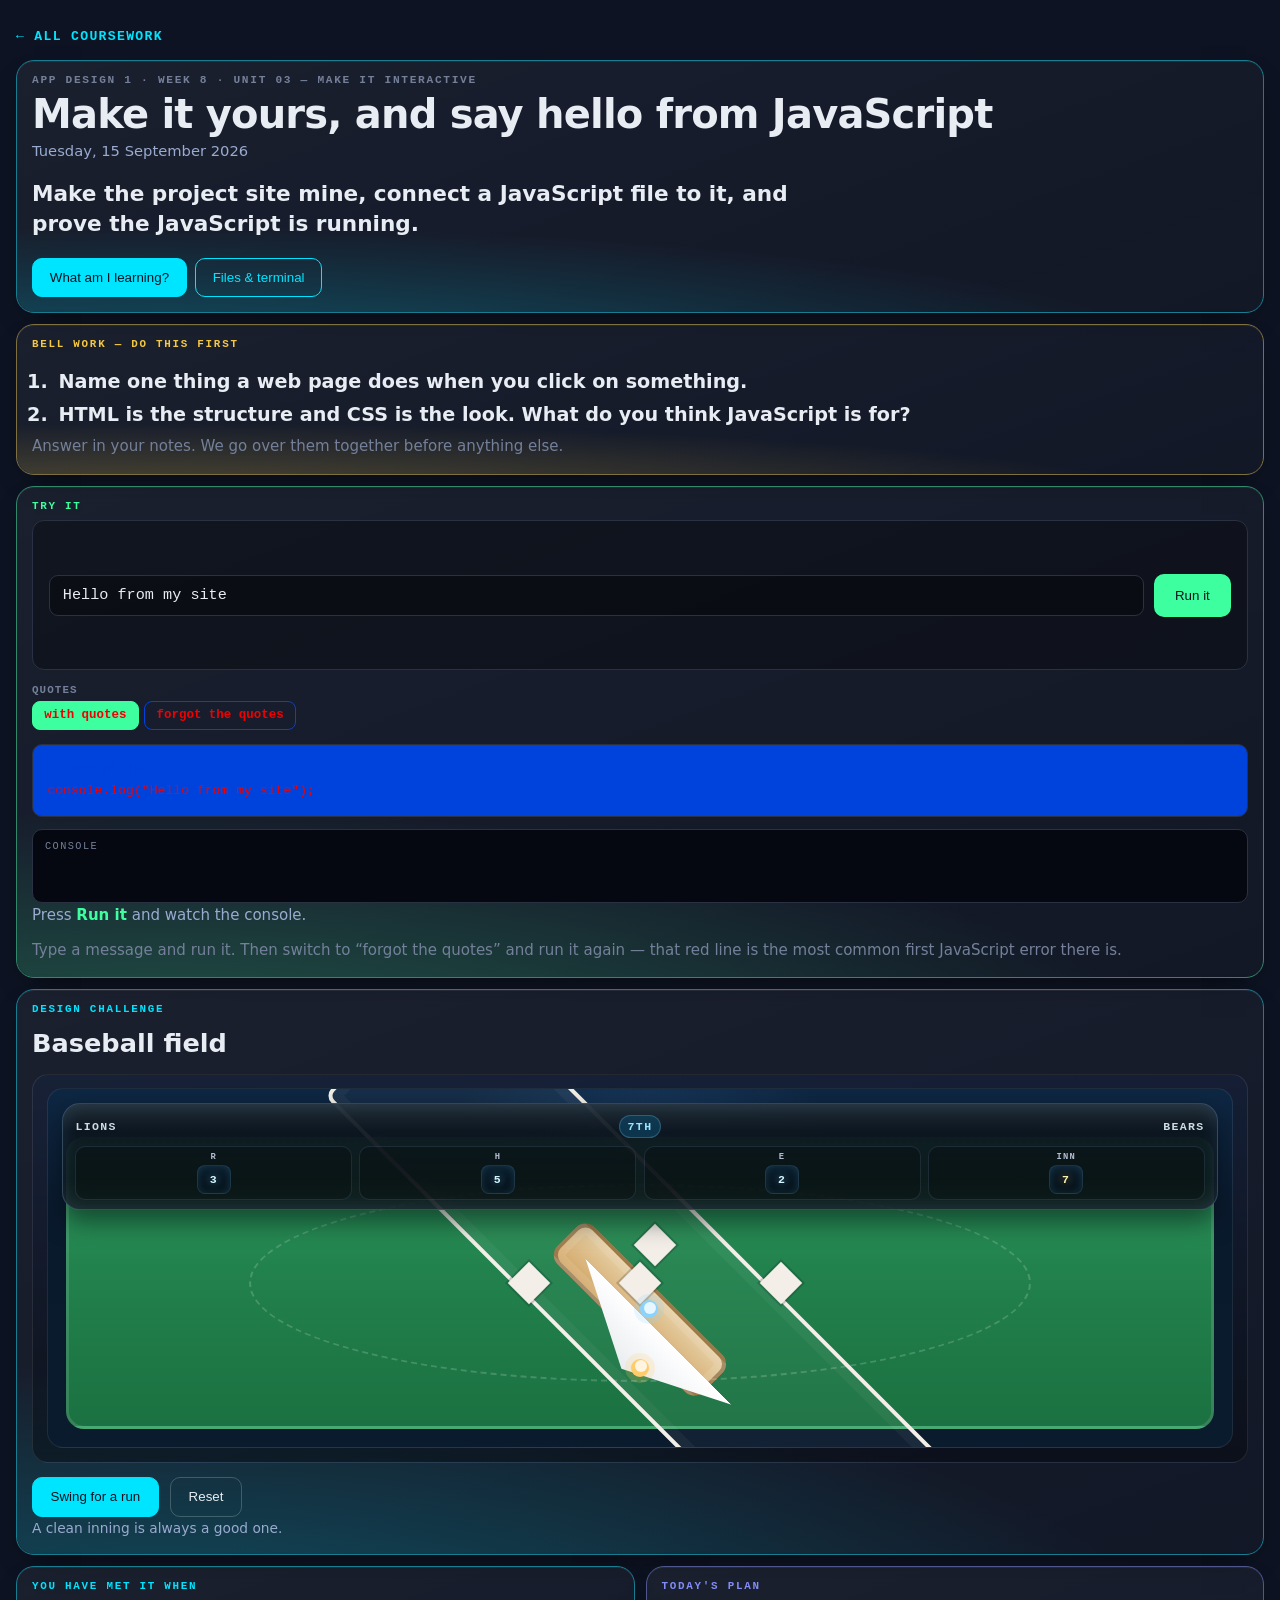
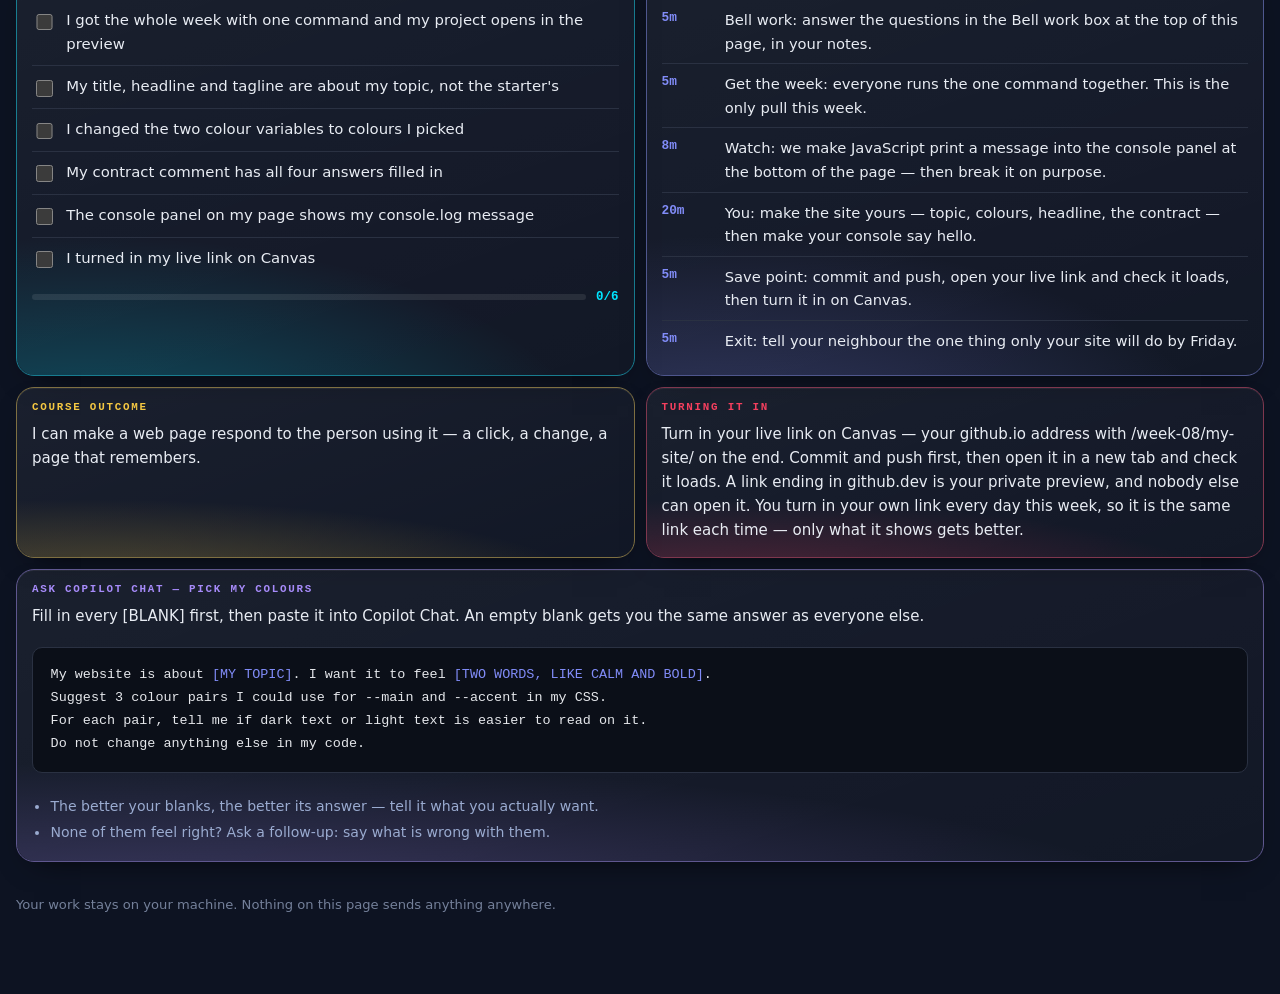
==== week-08/day-1/index.html @ 65d96639 "baseball field 1.2" ====
<!doctype html>
<html lang="en">

<head>
  <meta charset="utf-8">
  <meta name="viewport" content="width=device-width,initial-scale=1">
  <title>Make it yours, and say hello from JavaScript — App Design 1</title>
  <meta name="color-scheme" content="dark">
  <style>
    :root {
      --acc: var(--ss-cyan, #00e5ff)
    }

    * {
      box-sizing: border-box
    }

    body {
      margin: 0;
      background: var(--ss-void, #0d1322);
      color: var(--ss-bone, #e8ecf3);
      font: 16px/1.6 var(--ss-body, "Inter", system-ui, sans-serif);
      padding: 1.4rem 1rem 5rem
    }

    .wrap {
      max-width: 96rem;
      margin: 0 auto
    }

    a.back {
      display: inline-block;
      color: var(--acc);
      text-decoration: none;
      font: 600 .82rem/1 var(--ss-mono, ui-monospace, monospace);
      letter-spacing: .1em;
      text-transform: uppercase;
      margin: 0 0 1rem
    }

    /* ── the grid: the dashboard's, verbatim in behaviour ───────────────────── */
    .bento {
      display: grid;
      gap: 11px;
      grid-template-columns: repeat(4, minmax(0, 1fr));
      align-items: stretch
    }

    .bento>* {
      grid-column: span 2
    }

    .bento>.w1 {
      grid-column: span 1
    }

    .bento>.w4 {
      grid-column: span 4
    }

    /* Height-matching only helps when the tiles in a row are already close. On a phone
   two tiles share a row and one of them is a five-item plan — stretched, its short
   neighbour grew 729px of empty gradient. Ragged is correct at this size. */
    @media (max-width:760px) {
      .bento {
        grid-template-columns: repeat(6, minmax(0, 1fr));
        gap: 7px;
        align-items: start
      }

      .bento>* {
        grid-column: span 3
      }

      .bento>.w1 {
        grid-column: span 3
      }

      .bento>.w4 {
        grid-column: span 6
      }
    }

    @media (min-width:1500px) {
      .bento {
        grid-template-columns: repeat(8, minmax(0, 1fr))
      }

      .bento>* {
        grid-column: span 2
      }

      .bento>.w1 {
        grid-column: span 2
      }

      .bento>.w4 {
        grid-column: span 8
      }

      /* the lab keeps six columns and the criteria ride alongside it, so the widest
     screen gains density rather than gaining empty space */
      .bento>.lab {
        grid-column: span 6
      }

      .bento>.lab+* {
        grid-column: span 2
      }

      /* The plan is five rows of prose next to two tiles of three lines each. Stretched
     into one row the short pair inflate into dead space, which looks worse than the
     raggedness it was fixing. So the plan takes a narrow column two rows tall and the
     other two stack beside it — the row fills, nothing is padded out to match. */
      .bento>.t-plan {
        grid-column: span 3;
        grid-row: span 2
      }

      .bento>.t-clo,
      .bento>.t-turn {
        grid-column: span 5
      }
    }

    /* ── the tile ───────────────────────────────────────────────────────────── */
    .tl {
      position: relative;
      overflow: hidden;
      border-radius: 18px;
      padding: 14px 15px 15px;
      display: flex;
      flex-direction: column;
      background: linear-gradient(160deg, rgba(255, 255, 255, .055), rgba(255, 255, 255, .02));
      border: 1px solid color-mix(in srgb, var(--acc) 42%, var(--ss-border, #2a3142));
      box-shadow: 0 1px 0 rgba(255, 255, 255, .06) inset, 0 12px 30px -18px rgba(0, 0, 0, .9);
      transition: transform .16s var(--ss-ease, cubic-bezier(.2, .7, .3, 1)), border-color .16s
    }

    .tl::after {
      content: "";
      position: absolute;
      inset: 0;
      pointer-events: none;
      border-radius: inherit;
      background: radial-gradient(125% 85% at 12% 122%, var(--acc) 0%, transparent 66%);
      opacity: .30
    }

    .tl>* {
      position: relative;
      z-index: 1
    }

    .k {
      display: block;
      font: 600 .68rem/1 var(--ss-mono, ui-monospace, monospace);
      letter-spacing: .16em;
      text-transform: uppercase;
      color: var(--acc);
      margin: 0 0 .55rem
    }

    /* hero */
    .hero {
      --acc: var(--ss-cyan, #00e5ff)
    }

    .hero .eyebrow {
      font: 600 .7rem/1 var(--ss-mono, ui-monospace, monospace);
      letter-spacing: .15em;
      text-transform: uppercase;
      color: var(--ss-faint, #74809a)
    }

    .hero h1 {
      font-family: var(--ss-display, "Syne", system-ui, sans-serif);
      font-size: clamp(1.5rem, 3.4vw, 2.5rem);
      line-height: 1.08;
      letter-spacing: -.02em;
      margin: .45rem 0 .2rem
    }

    .hero .when {
      color: var(--ss-mist, #9aabd0);
      font-size: .92rem;
      margin: 0 0 1rem
    }

    .hero .slo {
      font-size: clamp(1.05rem, 1.7vw, 1.35rem);
      font-weight: 600;
      line-height: 1.42;
      margin: 0;
      max-width: 52rem
    }

    .hero .row {
      display: flex;
      flex-wrap: wrap;
      gap: .5rem;
      margin-top: 1.1rem
    }

    button.b {
      cursor: pointer;
      font: 600 .84rem/1 inherit;
      padding: .7rem 1.05rem;
      border-radius: 10px;
      border: 1px solid var(--acc);
      background: transparent;
      color: var(--acc);
      transition: background .15s, color .15s
    }

    button.b:hover {
      background: var(--acc);
      color: var(--ss-void, #0d1322)
    }

    button.b.solid {
      background: var(--acc);
      color: var(--ss-void, #0d1322)
    }

    button.b.solid:hover {
      filter: brightness(1.12)
    }

    a.b {
      display: inline-block;
      text-decoration: none
    }

    /* success criteria */
    .sc {
      list-style: none;
      margin: 0;
      padding: 0
    }

    .sc li {
      border-bottom: 1px solid var(--ss-border, #2a3142)
    }

    .sc li:last-child {
      border-bottom: 0
    }

    .sc label {
      display: flex;
      gap: .65rem;
      align-items: flex-start;
      padding: .55rem 0;
      cursor: pointer;
      font-size: .93rem
    }

    .sc input {
      margin-top: .28rem;
      width: 1.05rem;
      height: 1.05rem;
      accent-color: var(--acc);
      flex: none
    }

    .sc input:checked+span {
      color: var(--ss-faint, #74809a);
      text-decoration: line-through
    }

    .prog {
      display: flex;
      align-items: center;
      gap: .6rem;
      margin-top: .7rem
    }

    .prog .bar {
      flex: 1;
      height: 6px;
      border-radius: 99px;
      background: rgba(255, 255, 255, .09);
      overflow: hidden
    }

    .prog .bar i {
      display: block;
      height: 100%;
      width: 0;
      background: var(--acc);
      transition: width .25s
    }

    .prog b {
      font: 700 .78rem/1 var(--ss-mono, ui-monospace, monospace);
      color: var(--acc)
    }

    /* plan */
    .plan {
      list-style: none;
      margin: 0;
      padding: 0
    }

    .plan li {
      display: flex;
      gap: .75rem;
      padding: .5rem 0;
      border-bottom: 1px solid var(--ss-border, #2a3142);
      font-size: .92rem
    }

    .plan li:last-child {
      border-bottom: 0
    }

    .plan .m {
      flex: none;
      width: 3.2rem;
      font: 700 .8rem/1.55 var(--ss-mono, ui-monospace, monospace);
      color: var(--acc)
    }

    /* generic tile text */
    .tl p {
      margin: 0 0 .7rem;
      font-size: .94rem
    }

    .tl p:last-child {
      margin: 0
    }

    .tl .big {
      font-size: 1.02rem;
      line-height: 1.5
    }

    /* ── the lab ────────────────────────────────────────────────────────────── */
    .lab {
      --acc: var(--ss-green, #3effa0)
    }

    .lab .stage {
      background: rgba(0, 0, 0, .32);
      border: 1px solid var(--ss-border, #2a3142);
      border-radius: 12px;
      padding: 16px;
      min-height: 0;
      height: clamp(150px, 20vh, 190px);
      display: flex
    }

    .lab .stage .fx {
      flex: 1;
      display: flex;
      gap: 10px;
      transition: all .28s var(--ss-ease, cubic-bezier(.2, .7, .3, 1))
    }

    .lab .box {
      background: color-mix(in srgb, var(--acc) 30%, transparent);
      border: 1px solid var(--acc);
      border-radius: 9px;
      padding: .7rem .9rem;
      font: 700 .82rem/1.3 var(--ss-mono, ui-monospace, monospace);
      color: var(--ss-bone, #e8ecf3);
      display: grid;
      place-items: center;
      transition: all .28s
    }

    .lab .box.b2 {
      min-height: 64px
    }

    .lab .box.b3 {
      min-height: 88px
    }

    .ctrls {
      margin-top: .9rem;
      display: grid;
      gap: .7rem
    }

    .ctrl .cn {
      font: 600 .68rem/1 var(--ss-mono, ui-monospace, monospace);
      letter-spacing: .1em;
      text-transform: uppercase;
      color: var(--ss-faint, #74809a);
      margin-bottom: .35rem
    }

    .seg {
      display: flex;
      flex-wrap: wrap;
      gap: .35rem
    }

    .seg button {
      cursor: pointer;
      font: 600 .78rem/1 var(--ss-mono, ui-monospace, monospace);
      padding: .45rem .7rem;
      border-radius: 8px;
      border: 1px solid var(--ss-border, #0042dc);
      background: transparent;
      color: var(--ss-mist, #f00000)
    }

    .seg button[aria-pressed=true] {
      background: var(--acc);
      border-color: var(--acc);
      color: var(--ss-void, #f00000)
    }

    .readout {
      margin-top: .9rem;
      background: #0042dc;
      border: 1px solid var(--ss-border, #2a3142);
      border-radius: 10px;
      padding: .8rem .9rem;
      font: .82rem/1.7 var(--ss-mono, ui-monospace, monospace);
      color: #f00000;
      overflow-x: auto
    }

    .readout .p {
      color: var(--ss-peri, #0042dc)
    }

    .readout .v {
      color: var(--ss-green, #3effa0)
    }

    .axis {
      margin-top: .75rem;
      font-size: .87rem;
      color: var(--ss-mist, #9aabd0)
    }

    .axis b {
      color: var(--acc)
    }

    .slid {
      width: 100%;
      accent-color: var(--acc)
    }

    /* ── baseball field ─────────────────────────────────────────────────────── */
    .baseball-card {
      --field-green: #2f9d61;
      --field-dirt: #d8b07d;
      --field-line: #f3efe8;
      --logo-red: #d92e45;
      --diamond-blue: #112a5b
    }

    .baseball-card h2 {
      margin: .35rem 0 1rem;
      font-family: var(--ss-display, "Syne", system-ui, sans-serif);
      font-size: clamp(1.4rem, 2vw, 2rem);
      line-height: 1.1
    }

    .baseball-card .field-shell {
      padding: .85rem;
      border-radius: 16px;
      background: linear-gradient(180deg, rgba(17, 42, 91, .22), rgba(5, 7, 12, .45));
      border: 1px solid rgba(255, 255, 255, .09)
    }

    .baseball-card .diamond-scene {
      position: relative;
      min-height: 360px;
      border-radius: 16px;
      overflow: hidden;
      background: radial-gradient(circle at 50% 25%, rgba(92, 166, 255, .15), transparent 30%), linear-gradient(180deg, #0e2743, #0a1a2d 35%, #0a1b2d 100%);
      border: 1px solid rgba(255, 255, 255, .08)
    }

    .baseball-card .scoreboard {
      position: absolute;
      top: 14px;
      left: 14px;
      right: 14px;
      z-index: 5;
      display: grid;
      gap: .5rem;
      padding: .7rem .8rem .6rem;
      border-radius: 18px;
      background: linear-gradient(180deg, rgba(14, 25, 35, .96), rgba(8, 13, 18, .9));
      border: 1px solid rgba(153, 213, 255, .28);
      box-shadow: 0 12px 24px rgba(2, 7, 12, .5), inset 0 0 18px rgba(110, 190, 255, .14);
      font: 700 .72rem/1 var(--ss-mono, ui-monospace, monospace);
      letter-spacing: .12em;
      text-transform: uppercase;
      color: #dfe7ff;
      overflow: hidden
    }

    .baseball-card .scoreboard::before {
      content: "";
      position: absolute;
      inset: 0;
      background: linear-gradient(180deg, rgba(255, 255, 255, .08), transparent 26%, transparent 70%, rgba(255, 255, 255, .04));
      pointer-events: none
    }

    .baseball-card .scoreboard-top {
      display: flex;
      align-items: center;
      justify-content: space-between;
      gap: .75rem;
      position: relative;
      z-index: 1
    }

    .baseball-card .scoreboard-top .team {
      opacity: .88;
      color: #e7f6ff
    }

    .baseball-card .scoreboard-top .inning {
      padding: .28rem .5rem;
      border-radius: 999px;
      background: rgba(13, 67, 98, .7);
      border: 1px solid rgba(154, 223, 255, .22);
      color: #9be4ff;
      animation: inningBlink 1.4s ease-in-out infinite alternate
    }

    .baseball-card .scoreboard-grid {
      position: relative;
      z-index: 1;
      display: grid;
      grid-template-columns: repeat(4, minmax(0, 1fr));
      gap: .45rem
    }

    .baseball-card .digit-box {
      display: grid;
      place-items: center;
      gap: .22rem;
      padding: .38rem .2rem .3rem;
      border-radius: 10px;
      background: rgba(0, 0, 0, .22);
      border: 1px solid rgba(160, 201, 248, .12)
    }

    .baseball-card .digit-box .label {
      font-size: .55rem;
      opacity: .8;
      letter-spacing: .14em
    }

    .baseball-card .digit-box strong {
      display: inline-grid;
      place-items: center;
      min-width: 2.1rem;
      min-height: 1.8rem;
      padding: .15rem .35rem;
      border-radius: 8px;
      background: linear-gradient(180deg, #0a1b2b, #061017);
      border: 1px solid rgba(121, 212, 255, .18);
      color: #d4f7ff;
      text-shadow: 0 0 10px rgba(98, 211, 255, .75);
      box-shadow: inset 0 0 8px rgba(95, 219, 255, .16)
    }

    .baseball-card .digit-box strong.change {
      animation: scorePulse .5s ease
    }

    .baseball-card .digit-box.inning-box strong {
      color: #fff2b1;
      text-shadow: 0 0 10px rgba(255, 207, 63, .72)
    }

    @keyframes scorePulse {
      0% {
        transform: scale(1);
        box-shadow: inset 0 0 8px rgba(95, 219, 255, .16);
      }

      35% {
        transform: scale(1.08);
        box-shadow: inset 0 0 14px rgba(95, 219, 255, .4), 0 0 18px rgba(95, 219, 255, .4);
      }

      100% {
        transform: scale(1);
        box-shadow: inset 0 0 8px rgba(95, 219, 255, .16);
      }
    }

    @keyframes inningBlink {
      from {
        opacity: .74;
        transform: scale(1);
      }

      to {
        opacity: 1;
        transform: scale(1.04);
      }
    }

    .baseball-card .field {
      position: absolute;
      inset: 48px 18px 18px;
      display: flex;
      align-items: center;
      justify-content: center
    }

    .baseball-card .field .grass {
      position: absolute;
      inset: 0;
      border-radius: 18px;
      background: linear-gradient(180deg, var(--field-green), #22824d 44%, #1b7141 100%);
      border: 3px solid rgba(255, 255, 255, .12)
    }

    .baseball-card .field .infield {
      position: absolute;
      width: 62%;
      height: 62%;
      border: 4px solid var(--field-line);
      transform: rotate(45deg);
      border-radius: 10px;
      background: rgba(255, 255, 255, .03);
      box-shadow: inset 0 0 0 10px rgba(255, 255, 255, .04)
    }

    .baseball-card .field .pitch-mound {
      position: absolute;
      bottom: 32%;
      left: 50%;
      width: 18%;
      height: 18%;
      transform: translateX(-50%) rotate(45deg);
      background: linear-gradient(180deg, #e6d0a6, #d3a768);
      border-radius: 14px;
      border: 4px solid rgba(92, 63, 32, .45);
      box-shadow: inset 0 0 0 8px rgba(255, 255, 255, .1)
    }

    .baseball-card .field .home-plate {
      position: absolute;
      left: 50%;
      bottom: 18%;
      width: 18%;
      height: 18%;
      transform: translateX(-50%) rotate(45deg);
      background: linear-gradient(180deg, #fff, #e9ecef);
      clip-path: polygon(50% 100%, 0 0, 100% 0);
      box-shadow: 0 0 0 2px rgba(6, 13, 22, .2)
    }

    .baseball-card .field .base {
      position: absolute;
      width: 30px;
      height: 30px;
      background: var(--field-line);
      transform: rotate(45deg);
      box-shadow: 0 0 0 2px rgba(18, 20, 28, .2)
    }

    .baseball-card .field .base:nth-of-type(4) {
      left: 50%;
      bottom: 32%;
      transform: translateX(-50%) rotate(45deg)
    }

    .baseball-card .field .base:nth-of-type(5) {
      left: 61%;
      bottom: 45%;
    }

    .baseball-card .field .base:nth-of-type(6) {
      left: 39%;
      bottom: 45%;
    }

    .baseball-card .field .base:nth-of-type(7) {
      left: 50%;
      bottom: 58%;
    }

    .baseball-card .player {
      position: absolute;
      border-radius: 50%;
      z-index: 6;
      transition: transform .35s ease, opacity .35s ease;
    }

    .baseball-card .player::before {
      content: "";
      position: absolute;
      inset: 10% 10% auto auto;
      width: 12px;
      height: 12px;
      border-radius: 50%;
      background: rgba(255, 255, 255, .8)
    }

    .baseball-card .player.batter {
      left: 50%;
      bottom: 18%;
      width: 18px;
      height: 18px;
      background: #ffcb6b;
      box-shadow: 0 0 0 6px rgba(255, 203, 107, .2);
      transform: translateX(-50%)
    }

    .baseball-card .player.pitcher {
      left: 50%;
      bottom: 38%;
      width: 18px;
      height: 18px;
      background: #8bd3ff;
      box-shadow: 0 0 0 6px rgba(139, 211, 255, .2)
    }

    .baseball-card .field.hit .player.batter {
      transform: translateX(-50%) translateY(-26px) scale(1.2)
    }

    .baseball-card .field.out .player.pitcher {
      opacity: .5;
      transform: translateY(16px)
    }

    .baseball-card .field::after {
      content: "";
      position: absolute;
      inset: 16% 16% 16% 16%;
      border: 2px dashed rgba(255, 255, 255, .18);
      border-radius: 50%;
      pointer-events: none
    }

    .baseball-card .field-actions {
      display: flex;
      flex-wrap: wrap;
      gap: .7rem;
      margin-top: .9rem
    }

    .baseball-card .field-actions .b {
      padding: .7rem 1.1rem
    }

    .baseball-card .field-actions .b.alt {
      border-color: rgba(255, 255, 255, .2);
      color: #e8ecf3
    }

    .baseball-card .field-note {
      margin-top: .7rem;
      font-size: .86rem;
      color: var(--ss-mist, #9aabd0)
    }

    /* ── modal ──────────────────────────────────────────────────────────────── */
    dialog {
      border: none;
      padding: 0;
      background: transparent;
      max-width: min(46rem, 94vw);
      width: 100%
    }

    dialog::backdrop {
      background: rgba(6, 9, 16, .74)
    }

    .sheet {
      background: var(--ss-ink, #161d31);
      border: 1px solid var(--ss-border, #2a3142);
      border-radius: 18px;
      padding: 1.4rem 1.5rem;
      color: var(--ss-bone, #e8ecf3);
      max-height: 84vh;
      overflow: auto
    }

    .sheet h3 {
      font-family: var(--ss-display, "Syne", system-ui, sans-serif);
      font-size: 1.25rem;
      margin: 0 0 .8rem
    }

    .sheet p {
      font-size: .98rem;
      margin: 0 0 .9rem
    }

    .sheet .x {
      position: sticky;
      top: 0;
      float: right;
      cursor: pointer;
      background: transparent;
      border: 1px solid var(--ss-border, #2a3142);
      color: var(--ss-mist, #9aabd0);
      border-radius: 8px;
      font: 600 .75rem/1 var(--ss-mono, ui-monospace, monospace);
      padding: .45rem .6rem
    }

    .sheet img {
      width: 100%;
      height: auto;
      border-radius: 10px;
      border: 1px solid var(--ss-border, #2a3142)
    }

    pre.code {
      background: #0b0f18;
      border: 1px solid var(--ss-border, #2a3142);
      border-radius: 10px;
      padding: 1rem 1.1rem;
      overflow-x: auto;
      font: .84rem/1.7 var(--ss-mono, ui-monospace, monospace);
      color: #e5e7eb;
      margin: .5rem 0;
      position: relative
    }

    pre.code b {
      color: var(--ss-peri, #818cf8);
      font-weight: 400
    }

    .codewrap {
      position: relative
    }

    .codewrap .cp {
      position: absolute;
      top: .55rem;
      right: .55rem;
      cursor: pointer;
      border: 1px solid #3b4252;
      background: #1c2230;
      color: var(--ss-peri, #818cf8);
      font: 600 .72rem/1 var(--ss-mono, ui-monospace, monospace);
      letter-spacing: .06em;
      text-transform: uppercase;
      padding: .42rem .65rem;
      border-radius: 6px
    }

    .codewrap .cp.ok {
      background: #064e3b;
      border-color: #10b981;
      color: #6ee7b7
    }

    .files {
      list-style: none;
      margin: .5rem 0 0;
      padding: 0
    }

    .files li {
      padding: .5rem 0;
      border-top: 1px solid var(--ss-border, #2a3142)
    }

    .files a {
      color: var(--acc);
      font: 600 .9rem/1.5 var(--ss-mono, ui-monospace, monospace);
      text-decoration: none
    }

    .files span {
      display: block;
      color: var(--ss-faint, #74809a);
      font-size: .85rem;
      margin-top: .1rem
    }

    .who {
      display: flex;
      gap: .7rem;
      flex-wrap: wrap;
      margin: 0 0 .8rem
    }

    .who label {
      flex: 1 1 9rem;
      font: 600 .7rem/1 var(--ss-mono, ui-monospace, monospace);
      letter-spacing: .08em;
      text-transform: uppercase;
      color: var(--ss-faint, #74809a)
    }

    .who input {
      display: block;
      width: 100%;
      margin-top: .35rem;
      padding: .55rem .65rem;
      font: inherit;
      color: var(--ss-bone, #e8ecf3);
      background: rgba(0, 0, 0, .3);
      border: 1px solid var(--ss-border, #2a3142);
      border-radius: 8px
    }

    .who input:focus {
      outline: none;
      border-color: var(--acc)
    }

    .hint {
      color: var(--ss-faint, #74809a);
      font-size: .85rem;
      margin: .6rem 0 0
    }

    footer {
      max-width: 96rem;
      margin: 2rem auto 0;
      color: var(--ss-faint, #74809a);
      font-size: .82rem
    }

    /* ── JavaScript labs ────────────────────────────────────────────────────────
   A JavaScript day has no box to push around; what it has is a console that talks back.
   So these labs carry a small console, styled like the real one, and every lab's readout
   is the exact code the student would type into script.js. */
    .lab .jsrow {
      display: flex;
      flex-wrap: wrap;
      gap: .6rem;
      align-items: center;
      width: 100%
    }

    .lab .jsin {
      flex: 1;
      min-width: 10rem;
      padding: .65rem .8rem;
      border-radius: 9px;
      border: 1px solid var(--ss-border, #2a3142);
      background: rgba(0, 0, 0, .35);
      color: var(--ss-bone, #e8ecf3);
      font: .95rem var(--ss-mono, ui-monospace, monospace)
    }

    .lab .jsin:focus {
      outline: none;
      border-color: var(--acc)
    }

    .lab .demo {
      font: 700 .95rem/1 inherit;
      background: var(--acc);
      color: #0d1322;
      border: 2px solid var(--acc);
      border-radius: 10px;
      padding: .75rem 1.2rem;
      cursor: pointer;
      transition: filter .15s, transform .1s
    }

    .lab .demo:hover {
      filter: brightness(1.12)
    }

    .lab .demo:active {
      transform: translateY(2px)
    }

    .lab .demo:focus-visible {
      outline: none;
      box-shadow: 0 0 0 4px rgba(255, 255, 255, .35)
    }

    .lab .val {
      font: 700 clamp(1.3rem, 3vw, 2.1rem)/1.15 var(--ss-display, system-ui, sans-serif);
      color: var(--ss-bone, #e8ecf3)
    }

    .lab .stage.col {
      flex-direction: column;
      align-items: flex-start;
      justify-content: center;
      gap: .8rem;
      height: auto;
      min-height: 150px
    }

    .devcon {
      margin-top: .8rem;
      background: #050810;
      border: 1px solid var(--ss-border, #2a3142);
      border-radius: 10px;
      min-height: 4.6rem;
      max-height: 9rem;
      overflow: auto;
      padding: .5rem .75rem;
      font: .8rem/1.6 var(--ss-mono, ui-monospace, monospace)
    }

    .devcon .hd {
      color: var(--ss-faint, #74809a);
      font-size: .64rem;
      letter-spacing: .14em;
      text-transform: uppercase;
      margin-bottom: .25rem
    }

    .devcon .ok {
      color: #e5e7eb
    }

    .devcon .ok::before {
      content: "› ";
      color: var(--ss-faint, #74809a)
    }

    .devcon .err {
      color: #fca5a5;
      background: rgba(244, 63, 94, .12);
      border-radius: 5px;
      padding: 0 .35rem
    }

    /* ── Bell work ──────────────────────────────────────────────────────────── */
    .bellq {
      margin: .2rem 0 0;
      padding-left: 1.4rem;
      font-size: clamp(1rem, 1.5vw, 1.2rem);
      font-weight: 600;
      line-height: 1.45
    }

    .bellq li {
      margin: .35rem 0;
      padding-left: .25rem
    }

    /* ── Ask Copilot Chat ───────────────────────────────────────────────────── */
    .t-prompt pre.code {
      white-space: pre-wrap
    }

    .t-prompt .rules {
      margin: .7rem 0 0;
      padding-left: 1.15rem;
      font-size: .88rem;
      color: var(--ss-mist, #9aabd0)
    }

    .t-prompt .rules li {
      margin: .2rem 0
    }
  </style>
</head>

<body>
  <div class="wrap">
    <a class="back" href="../../">&larr; All coursework</a>
    <div class="bento">
      <section class="tl hero w4">
        <div class="eyebrow">App Design 1 &middot; Week 8 &middot; Unit 03 — Make it interactive</div>
        <h1>Make it yours, and say hello from JavaScript</h1>
        <p class="when">Tuesday, 15 September 2026</p>
        <p class="slo">Make the project site mine, connect a JavaScript file to it, and prove the JavaScript is running.
        </p>
        <div class="row">
          <button class="b solid" data-open="m-read" type="button">What am I learning?</button>

          <button class="b" data-open="m-files" type="button">Files &amp; terminal</button>
        </div>
      </section>
      <section class="tl w4 t-bell" style="--acc:var(--ss-gold,#f5c842)">
        <span class="k">Bell work — do this first</span>
        <ol class="bellq">
          <li>Name one thing a web page does when you click on something.</li>
          <li>HTML is the structure and CSS is the look. What do you think JavaScript is for?</li>
        </ol>
        <p class="hint">Answer in your notes. We go over them together before anything else.</p>
      </section>
      <section class="tl lab w4" id="lab" data-lab="console">
        <span class="k">Try it</span>
        <div class="stage col">
          <div class="jsrow">
            <input class="jsin" id="cin" type="text" value="Hello from my site" aria-label="Your message">
            <button class="demo" id="crun" type="button">Run it</button>
          </div>
        </div>
        <div class="ctrls">
          <div class="ctrl">
            <div class="cn">quotes</div>
            <div class="seg" data-prop="quotes">
              <button type="button" data-v="with" aria-pressed="true">with quotes</button><button type="button"
                data-v="forgot" aria-pressed="false">forgot the quotes</button>
            </div>
          </div>
        </div>
        <div class="readout" id="ro"></div>
        <div class="devcon" id="cout">
          <div class="hd">Console</div>
        </div>
        <p class="axis" id="axis">Press <b>Run it</b> and watch the console.</p>
        <p class="hint">Type a message and run it. Then switch to “forgot the quotes” and run it again — that red line
          is the most common first JavaScript error there is.</p>
      </section>
      <section class="tl baseball-card w4" aria-labelledby="baseball-title">
        <span class="k">Design challenge</span>
        <h2 id="baseball-title">Baseball field</h2>
        <div class="field-shell">
          <div class="diamond-scene">
            <div class="scoreboard" aria-live="polite">
              <div class="scoreboard-top">
                <span class="team">LIONS</span>
                <span class="inning" id="inning-label">7TH</span>
                <span class="team">BEARS</span>
              </div>
              <div class="scoreboard-grid">
                <div class="digit-box"><span class="label">R</span><strong id="runs" class="digit">3</strong></div>
                <div class="digit-box"><span class="label">H</span><strong id="hits" class="digit">5</strong></div>
                <div class="digit-box"><span class="label">E</span><strong id="outs" class="digit">2</strong></div>
                <div class="digit-box inning-box"><span class="label">INN</span><strong id="inning"
                    class="digit">7</strong></div>
              </div>
            </div>
            <div class="field" id="field">
              <div class="grass"></div>
              <div class="infield"></div>
              <div class="pitch-mound"></div>
              <div class="home-plate"></div>
              <div class="base"></div>
              <div class="base"></div>
              <div class="base"></div>
              <div class="base"></div>
              <div class="player batter" aria-label="Batter"></div>
              <div class="player pitcher" aria-label="Pitcher"></div>
            </div>
          </div>
        </div>
        <div class="field-actions">
          <button class="b solid" id="swing-btn" type="button">Swing for a run</button>
          <button class="b alt" id="reset-btn" type="button">Reset</button>
        </div>
        <p class="field-note" id="field-note">A clean inning is always a good one.</p>
      </section>
      <section class="tl">
        <span class="k">You have met it when</span>
        <ul class="sc">
          <li><label><input type="checkbox" data-sc="0"><span>I got the whole week with one command and my project opens
                in the preview</span></label></li>
          <li><label><input type="checkbox" data-sc="1"><span>My title, headline and tagline are about my topic, not the
                starter's</span></label></li>
          <li><label><input type="checkbox" data-sc="2"><span>I changed the two colour variables to colours I
                picked</span></label></li>
          <li><label><input type="checkbox" data-sc="3"><span>My contract comment has all four answers filled
                in</span></label></li>
          <li><label><input type="checkbox" data-sc="4"><span>The console panel on my page shows my console.log
                message</span></label></li>
          <li><label><input type="checkbox" data-sc="5"><span>I turned in my live link on Canvas</span></label></li>
        </ul>
        <div class="prog">
          <div class="bar"><i id="scbar"></i></div><b id="scnum">0/6</b>
        </div>
      </section>
      <section class="tl t-plan" style="--acc:var(--ss-peri,#818cf8)">
        <span class="k">Today's plan</span>
        <ul class="plan">
          <li><span class="m">5m</span><span>Bell work: answer the questions in the Bell work box at the top of this
              page, in your notes.</span></li>
          <li><span class="m">5m</span><span>Get the week: everyone runs the one command together. This is the only pull
              this week.</span></li>
          <li><span class="m">8m</span><span>Watch: we make JavaScript print a message into the console panel at the
              bottom of the page — then break it on purpose.</span></li>
          <li><span class="m">20m</span><span>You: make the site yours — topic, colours, headline, the contract — then
              make your console say hello.</span></li>
          <li><span class="m">5m</span><span>Save point: commit and push, open your live link and check it loads, then
              turn it in on Canvas.</span></li>
          <li><span class="m">5m</span><span>Exit: tell your neighbour the one thing only your site will do by
              Friday.</span></li>
        </ul>
      </section>
      <section class="tl t-clo" style="--acc:var(--ss-gold,#f5c842)">
        <span class="k">Course outcome</span>
        <p>I can make a web page respond to the person using it — a click, a change, a page that remembers.</p>
      </section>
      <section class="tl t-turn" style="--acc:var(--ss-rose,#f43f5e)">
        <span class="k">Turning it in</span>
        <p>Turn in your live link on Canvas — your github.io address with /week-08/my-site/ on the end. Commit and push
          first, then open it in a new tab and check it loads. A link ending in github.dev is your private preview, and
          nobody else can open it. You turn in your own link every day this week, so it is the same link each time —
          only what it shows gets better.</p>
      </section>
      <section class="tl w4 t-prompt" style="--acc:var(--ss-violet,#a78bfa)">
        <span class="k">Ask Copilot Chat — pick my colours</span>
        <p>Fill in every [BLANK] first, then paste it into Copilot Chat. An empty blank gets you the same answer as
          everyone else.</p>
        <div class="codewrap"><button class="cp" type="button">Copy</button>
          <pre class="code">My website is about <b>[MY TOPIC]</b>. I want it to feel <b>[TWO WORDS, LIKE CALM AND BOLD]</b>.
Suggest 3 colour pairs I could use for --main and --accent in my CSS.
For each pair, tell me if dark text or light text is easier to read on it.
Do not change anything else in my code.</pre>
        </div>
        <ul class="rules">
          <li>The better your blanks, the better its answer — tell it what you actually want.</li>
          <li>None of them feel right? Ask a follow-up: say what is wrong with them.</li>
        </ul>
      </section>
    </div>
    <footer>Your work stays on your machine. Nothing on this page sends anything anywhere.</footer>
  </div>

  <dialog id="m-read">
    <div class="sheet"><button class="x" data-close type="button">Close</button>
      <h3>What am I learning?</h3>
      <p>This week your site stops just sitting there. By Friday, clicking something on it will do a thing only your
        site does — and you will have built it yourself, in JavaScript.</p>
      <p>Today is the setup, and it matters more than it sounds. First you get the whole week in one go, so there is
        nothing to pull again until next week. Then you make the project yours — your topic, your colours, your words —
        because a feature on somebody else's page is not your feature.</p>
      <p>Last, you prove your JavaScript is running with one line: console.log. The console is where JavaScript talks
        back to you. School Chromebooks block the browser's own console, so your project has one built in — a panel
        along the bottom of your page. console.log prints there, and so does every error. When something goes wrong this
        week, that panel is where it tells you what, so you learn to read it on day one.</p>
    </div>
  </dialog>



  <dialog id="m-files">
    <div class="sheet"><button class="x" data-close type="button">Close</button>
      <h3>Files &amp; terminal</h3>
      <p>Everything for this week is already in your week folder.</p>

      <h3 style="margin-top:1.3rem">Get the whole week — once</h3>
      <p>The whole week comes down in one go — all four days and the project you build in. Run this once, on Tuesday, in
        the terminal at the bottom of your Codespace.</p>
      <div class="codewrap"><button class="cp" type="button">Copy</button>
        <pre class="code"><b># the whole week in one go — do this once</b>
npx degit coltonsharp-dev/ALA2627-ASD-Coursework/week-08 week-08
cd week-08/my-site
python -m http.server 8000</pre>
      </div>
      <p>Wednesday to Friday there is nothing to pull. Your project is already in week-08/my-site — open it, start the
        preview with the last line, and keep going.</p>
      <p class="hint">Terminal not co-operating? The Week 8 page has a Download button for the same project. Use it and
        keep going — do not lose a period to a command.</p>
    </div>
  </dialog>
  <script>
    var NL = String.fromCharCode(10);
    var RC = null;

    /* modals */
    document.querySelectorAll("[data-open]").forEach(function (b) {
      b.addEventListener("click", function () {
        var d = document.getElementById(b.getAttribute("data-open"));
        if (d && d.showModal) d.showModal();
      });
    });
    document.querySelectorAll("[data-close]").forEach(function (b) {
      b.addEventListener("click", function () { b.closest("dialog").close(); });
    });
    document.querySelectorAll("dialog").forEach(function (d) {
      d.addEventListener("click", function (e) { if (e.target === d) d.close(); });
    });

    /* success criteria progress */
    var scBoxes = [].slice.call(document.querySelectorAll("input[data-sc]"));
    var scBar = document.getElementById("scbar"), scNum = document.getElementById("scnum");
    function scSync() {
      var n = scBoxes.filter(function (b) { return b.checked; }).length;
      if (scBar) scBar.style.width = (scBoxes.length ? (n / scBoxes.length) * 100 : 0) + "%";
      if (scNum) scNum.textContent = n + "/" + scBoxes.length;
    }
    scBoxes.forEach(function (b) { b.addEventListener("change", scSync); });
    scSync();

    /* copy buttons */
    document.querySelectorAll(".codewrap .cp").forEach(function (b) {
      b.addEventListener("click", function () {
        var t = b.parentElement.querySelector("pre").innerText;
        function done() {
          b.textContent = "Copied"; b.classList.add("ok");
          setTimeout(function () { b.textContent = "Copy"; b.classList.remove("ok"); }, 1600);
        }
        function fb() {
          var r = document.createRange(); r.selectNodeContents(b.parentElement.querySelector("pre"));
          var s = getSelection(); s.removeAllRanges(); s.addRange(r); b.textContent = "Press Ctrl+C";
          setTimeout(function () { b.textContent = "Copy"; }, 2200);
        }
        if (navigator.clipboard) navigator.clipboard.writeText(t).then(done, fb); else fb();
      });
    });

    /* ---- labs ---- */
    var fx = document.getElementById("fx"), ro = document.getElementById("ro"), axis = document.getElementById("axis");
    var state = {};
    function segWire(onChange) {
      document.querySelectorAll(".seg").forEach(function (seg) {
        var prop = seg.getAttribute("data-prop");
        var pressed = seg.querySelector("[aria-pressed=true]");
        state[prop] = pressed ? pressed.getAttribute("data-v") : null;
        seg.querySelectorAll("button").forEach(function (btn) {
          btn.addEventListener("click", function () {
            seg.querySelectorAll("button").forEach(function (o) { o.setAttribute("aria-pressed", "false"); });
            btn.setAttribute("aria-pressed", "true");
            state[prop] = btn.getAttribute("data-v");
            onChange();
          });
        });
      });
      onChange();
    }
    function css(rules) {
      return rules.map(function (r) {
        return '<span class="p">' + r[0] + '</span>: <span class="v">' + r[1] + '</span>;';
      }).join("<br>");
    }

    if (fx && document.querySelector('.seg[data-prop="flex-direction"]')) {
      segWire(function () {
        fx.style.flexDirection = state["flex-direction"];
        fx.style.justifyContent = state["justify-content"];
        fx.style.alignItems = state["align-items"];
        ro.innerHTML = ".cards {<br>&nbsp;&nbsp;" + css([
          ["display", "flex"], ["flex-direction", state["flex-direction"]],
          ["justify-content", state["justify-content"]], ["align-items", state["align-items"]]
        ]).split("<br>").join("<br>&nbsp;&nbsp;") + "<br>}";
        var col = state["flex-direction"] === "column";
        axis.innerHTML = col
          ? "Direction is <b>column</b>, so the main axis runs <b>down</b>. justify-content is now moving things <b>vertically</b> and align-items is moving them <b>across</b>. They swapped."
          : "Direction is <b>row</b>, so the main axis runs <b>across</b>. justify-content moves things <b>horizontally</b>, align-items moves them <b>vertically</b>.";
      });
    }

    if (fx && document.querySelector('.seg[data-prop="tool"]')) {
      var b1 = document.getElementById("sb1"), b2 = document.getElementById("sb2"), b3 = document.getElementById("sb3");
      segWire(function () {
        var n = state["size"] + "px", tool = state["tool"];
        fx.style.gap = tool === "gap" ? n : "0px";
        [b1, b2, b3].forEach(function (b) {
          b.style.padding = tool === "padding" ? n : "0.7rem 0.9rem";
          b.style.margin = tool === "margin" ? n : "0px";
        });
        ro.innerHTML = tool === "gap"
          ? ".cards {<br>&nbsp;&nbsp;" + css([["display", "flex"], ["gap", n]]).split("<br>").join("<br>&nbsp;&nbsp;") + "<br>}"
          : ".card {<br>&nbsp;&nbsp;" + css([[tool, n]]) + "<br>}";
        axis.innerHTML = tool === "gap"
          ? "<b>gap</b> sits between the boxes and adds nothing to the outside edges. It only works because the parent is a flex container."
          : tool === "padding"
            ? "<b>padding</b> is inside each box, so the boxes grow. The space between them has not changed."
            : "<b>margin</b> is outside each box, so it pushes the neighbours away &mdash; and it also pushes against the container edge, which gap does not.";
      });
    }

    if (document.getElementById("dbtn")) {
      var ro2 = document.getElementById("ro");
      ro2.innerHTML = ".btn:hover&nbsp;&nbsp;&nbsp;&nbsp;{ " + '<span class="p">filter</span>: <span class="v">brightness(1.15)</span>;' + " }<br>" +
        ".btn:focus-visible { " + '<span class="p">box-shadow</span>: <span class="v">0 0 0 4px</span>;' + " }<br>" +
        ".btn:active&nbsp;&nbsp;&nbsp;{ " + '<span class="p">transform</span>: <span class="v">translateY(2px)</span>;' + " }";
    }

    /* ---- JavaScript labs ---- */
    function escH(t) { return String(t).split("&").join("&amp;").split("<").join("&lt;").split(">").join("&gt;"); }
    var cout = document.getElementById("cout");
    function logLine(text, bad) {
      if (!cout) return;
      var row = document.createElement("div"); row.className = bad ? "err" : "ok"; row.textContent = text;
      cout.appendChild(row); cout.scrollTop = cout.scrollHeight;
    }

    if (document.querySelector('[data-lab="console"]')) {
      var cin = document.getElementById("cin");
      var cline = function () {
        var msg = cin.value;
        return state["quotes"] === "forgot" ? "console.log(" + msg + ");" : 'console.log("' + msg + '");';
      };
      segWire(function () { ro.innerHTML = '<span class="p">// script.js</span><br>' + escH(cline()); });
      cin.addEventListener("input", function () { ro.innerHTML = '<span class="p">// script.js</span><br>' + escH(cline()); });
      document.getElementById("crun").addEventListener("click", function () {
        var msg = cin.value;
        if (state["quotes"] === "forgot") {
          /* the real browser error, not a made-up one: one word is a name nobody defined;
             several words are not even valid code, so the browser stops before running it */
          var parts = msg.trim().split(" ").filter(function (w) { return w.length; });
          if (parts.length > 1) {
            logLine("Uncaught SyntaxError: missing ) after argument list", true);
            axis.innerHTML = "Red. Without quotes, JavaScript reads <b>" + escH(parts[0]) + " " + escH(parts[1]) + "</b> as code, and that is not valid code &mdash; so nothing in the file runs. Quotes mean <b>this is text</b>.";
          } else {
            var word = parts[0] || "message";
            logLine("Uncaught ReferenceError: " + word + " is not defined", true);
            axis.innerHTML = "Red. Without quotes JavaScript thinks <b>" + escH(word) + "</b> is the name of something, and nothing has that name. Quotes mean <b>this is text</b>.";
          }
        } else {
          logLine(msg, false);
          axis.innerHTML = "It printed. That is JavaScript talking back to you &mdash; every day this week starts here.";
        }
      });
    }

    var baseball = {
      runs: 3,
      hits: 5,
      outs: 2,
      inning: 7,
      field: document.getElementById("field"),
      runsEl: document.getElementById("runs"),
      hitsEl: document.getElementById("hits"),
      outsEl: document.getElementById("outs"),
      inningEl: document.getElementById("inning"),
      inningLabelEl: document.getElementById("inning-label"),
      note: document.getElementById("field-note")
    };

    function animateDigit(el, value) {
      if (!el) return;
      var oldValue = el.textContent.trim();
      el.textContent = String(value);
      if (oldValue !== String(value)) {
        el.classList.remove("change");
        void el.offsetWidth;
        el.classList.add("change");
      }
    }

    function updateBaseballScores() {
      if (!baseball.runsEl) return;
      animateDigit(baseball.runsEl, baseball.runs);
      animateDigit(baseball.hitsEl, baseball.hits);
      animateDigit(baseball.outsEl, baseball.outs);
      animateDigit(baseball.inningEl, baseball.inning);
      if (baseball.inningLabelEl) {
        baseball.inningLabelEl.textContent = baseball.inning + (baseball.inning === 7 ? "TH" : "TH");
      }
    }

    function setBaseballState(message, className) {
      if (!baseball.field || !baseball.note) return;
      baseball.field.classList.remove("hit", "out");
      void baseball.field.offsetWidth;
      baseball.field.classList.add(className);
      baseball.note.textContent = message;
    }

    if (baseball.field) {
      document.getElementById("swing-btn").addEventListener("click", function () {
        var roll = Math.random();
        if (roll < 0.3) {
          baseball.runs += 1;
          baseball.hits += 1;
          baseball.inning = Math.min(baseball.inning + 1, 9);
          setBaseballState("A drive to the gap! The crowd gets on its feet.", "hit");
        } else if (roll < 0.7) {
          baseball.hits += 1;
          setBaseballState("Single up the middle. The runner keeps the inning alive.", "hit");
        } else {
          baseball.outs += 1;
          setBaseballState("Foul pop up. The defense gets the out.", "out");
        }
        updateBaseballScores();
      });

      document.getElementById("reset-btn").addEventListener("click", function () {
        baseball.runs = 3;
        baseball.hits = 5;
        baseball.outs = 2;
        baseball.inning = 7;
        baseball.field.classList.remove("hit", "out");
        baseball.note.textContent = "A clean inning is always a good one.";
        updateBaseballScores();
      });

      updateBaseballScores();
    }

    if (document.querySelector('[data-lab="click"]')) {
      var kb = document.getElementById("cbtn"), kt = document.getElementById("ctext");
      var kcol = ["#3effa0", "#f5c842", "#818cf8", "#f43f5e"], kci = 0, kev = null;
      var kdo = function () {
        var d = state["does"];
        if (d === "log") logLine("The button was used (" + state["event"] + ")", false);
        if (d === "text") kt.textContent = "You did it. The page changed.";
        if (d === "colour") { kci = (kci + 1) % kcol.length; kb.style.background = kcol[kci]; kb.style.borderColor = kcol[kci]; }
      };
      segWire(function () {
        if (kev) kb.removeEventListener(kev, kdo);
        kev = state["event"]; kb.addEventListener(kev, kdo);
        kt.textContent = "Nothing has happened yet."; kb.style.background = ""; kb.style.borderColor = "";
        var inner = state["does"] === "log" ? 'console.log("The button was used");'
          : state["does"] === "text" ? 'output.textContent = "You did it. The page changed.";'
            : 'button.style.background = "gold";';
        var lines = ['const button = document.querySelector("#action");'];
        if (state["does"] === "text") lines.push('const output = document.querySelector("#output");');
        lines.push("");
        lines.push('button.addEventListener("' + kev + '", function () {');
        ro.innerHTML = lines.map(escH).join("<br>") + "<br>&nbsp;&nbsp;" + escH(inner) + "<br>" + escH("});");
        axis.innerHTML = kev === "click" ? "<b>click</b> runs the function once the button is pressed and let go."
          : kev === "dblclick" ? "<b>dblclick</b> needs two quick clicks. Try one click &mdash; nothing happens now."
            : "<b>mouseenter</b> runs the moment the pointer arrives. No click at all.";
      });
    }

    if (document.querySelector('[data-lab="state"]')) {
      var sb = document.getElementById("sbtn"), sv = document.getElementById("sval");
      var count = 0, isOn = false, spot = 0, msgs = ["Go team!", "Practice starts at 3", "Big game Friday"];
      var sdraw = function () {
        var f = state["feature"], code = [];
        if (f === "counter") {
          sv.textContent = String(count); sb.textContent = "Add one";
          code = ["let count = " + count + ";", "", "function addOne() {", "  count = count + 1;", "  output.textContent = count;", "}", "", 'button.addEventListener("click", addOne);'];
        }
        if (f === "toggle") {
          sv.textContent = isOn ? "ON" : "OFF"; sb.textContent = "Switch";
          code = ["let isOn = " + isOn + ";", "", "function flip() {", "  isOn = !isOn;", '  output.textContent = isOn ? "ON" : "OFF";', "}", "", 'button.addEventListener("click", flip);'];
        }
        if (f === "messages") {
          sv.textContent = msgs[spot]; sb.textContent = "Next";
          code = ['let messages = ["Go team!", "Practice starts at 3", "Big game Friday"];', "let spot = " + spot + ";", "", "function next() {", "  spot = (spot + 1) % messages.length;", "  output.textContent = messages[spot];", "}", "", 'button.addEventListener("click", next);'];
        }
        ro.innerHTML = code.map(function (l) { return escH(l).split("  ").join("&nbsp;&nbsp;"); }).join("<br>");
      };
      sb.addEventListener("click", function () {
        var f = state["feature"];
        if (f === "counter") count = count + 1;
        if (f === "toggle") isOn = !isOn;
        if (f === "messages") spot = (spot + 1) % msgs.length;
        sdraw();
        axis.innerHTML = "Look at the first line: the value changed. <b>That is a variable</b> &mdash; the page remembering something between clicks.";
      });
      segWire(sdraw);
    }

    /* receipt */
    var rcGo = document.getElementById("rc-go");
    if (rcGo) rcGo.addEventListener("click", function () {
      var name = (document.getElementById("rc-name").value || "").trim();
      var period = (document.getElementById("rc-period").value || "").trim();
      var msg = document.getElementById("rc-msg");
      if (!name) { msg.textContent = "Put your name in first — the receipt is no use without it."; return; }
      var boxes = [].slice.call(document.querySelectorAll("input[data-rc]"));
      var items = boxes.map(function (b) {
        return { done: b.checked, text: b.parentElement.querySelector("span").textContent.trim() };
      });
      var doneN = items.filter(function (i) { return i.done; }).length;
      var L = [];
      L.push("RECEIPT — " + RC.course);
      L.push(RC.title);
      L.push("Week " + RC.week + " · Day " + RC.day + " · " + RC.date);
      L.push("");
      L.push("Name:      " + name);
      L.push("Period:    " + (period || "not given"));
      L.push("Finished:  " + new Date().toLocaleString());
      L.push("Completed: " + doneN + " of " + items.length);
      L.push("");
      L.push("WHAT I DID");
      items.forEach(function (i, n) { L.push("  [" + (i.done ? "x" : " ") + "] " + (n + 1) + ". " + i.text); });
      L.push("");
      var basis = name + "|" + period + "|" + RC.day + "|" + items.map(function (i) { return i.done ? 1 : 0; }).join("");
      var h = 0; for (var k = 0; k < basis.length; k++) { h = ((h << 5) - h + basis.charCodeAt(k)) | 0; }
      L.push("check: " + (h >>> 0).toString(36).toUpperCase());
      L.push("(If this line is edited it will not match the answers above.)");
      var a = document.createElement("a");
      a.href = URL.createObjectURL(new Blob([L.join(NL)], { type: "text/plain" }));
      a.download = RC.file + "-" + name.toLowerCase().replace(/[^a-z0-9]+/g, "-").replace(/^-|-$/g, "") + ".txt";
      document.body.appendChild(a); a.click(); a.remove();
      msg.textContent = "Downloaded. Upload that file to the assignment.";
    });
  </script>
</body>

</html>
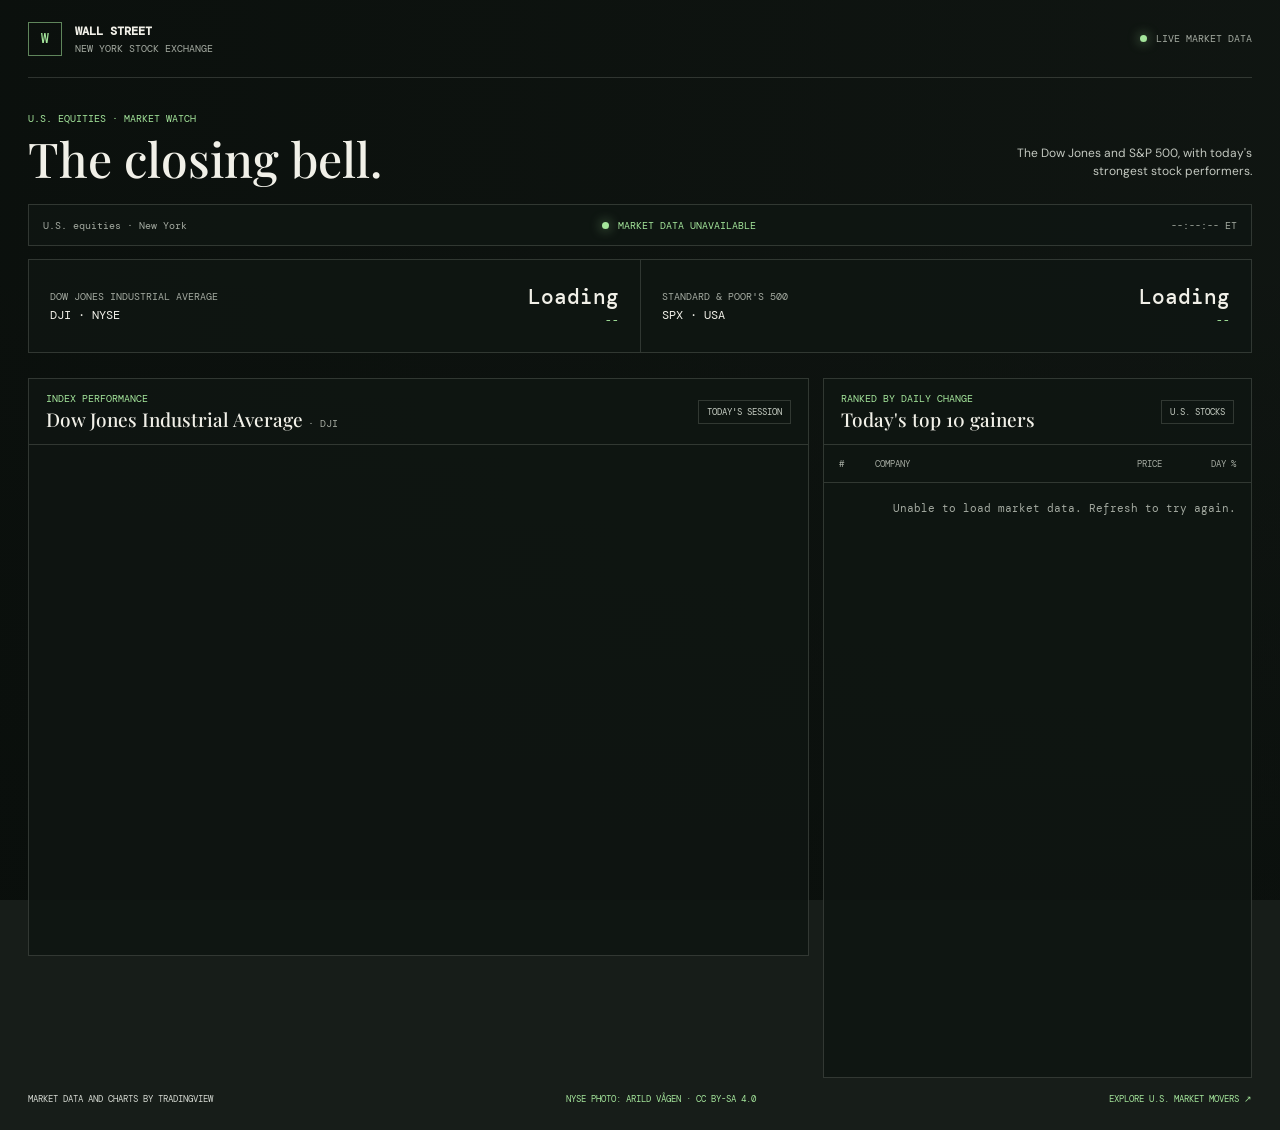
==== commit ccb4643f: "NYSE" ====
--- a/week-08/day-1/index.html
+++ b/week-08/day-1/index.html
@@ -3,1579 +3,708 @@
 
 <head>
   <meta charset="utf-8">
-  <meta name="viewport" content="width=device-width,initial-scale=1">
-  <title>Make it yours, and say hello from JavaScript — App Design 1</title>
-  <meta name="color-scheme" content="dark">
+  <meta name="viewport" content="width=device-width, initial-scale=1">
+  <meta name="theme-color" content="#111613">
+  <meta name="description"
+    content="Live Dow Jones and S&P 500 quotes, an intraday chart, and today's top stock gainers.">
+  <title>Wall Street | Market Board</title>
+  <link rel="preconnect" href="https://fonts.googleapis.com">
+  <link rel="preconnect" href="https://fonts.gstatic.com" crossorigin>
+  <link
+    href="https://fonts.googleapis.com/css2?family=DM+Mono:wght@400;500&family=DM+Sans:wght@400;500;600;700&family=Playfair+Display:wght@500;600&display=swap"
+    rel="stylesheet">
   <style>
     :root {
-      --acc: var(--ss-cyan, #00e5ff)
+      color-scheme: dark;
+      --ink: #f1f0e8;
+      --muted: #a4aaa1;
+      --line: rgba(228, 234, 223, .16);
+      --glass: rgba(15, 21, 18, .91);
+      --green: #a4e59b;
+      --red: #ff8c7c;
+      --mono: "DM Mono", monospace;
+      --sans: "DM Sans", sans-serif;
+      --serif: "Playfair Display", Georgia, serif;
     }
 
     * {
-      box-sizing: border-box
+      box-sizing: border-box;
     }
 
     body {
+      min-width: 320px;
+      min-height: 100vh;
       margin: 0;
-      background: var(--ss-void, #0d1322);
-      color: var(--ss-bone, #e8ecf3);
-      font: 16px/1.6 var(--ss-body, "Inter", system-ui, sans-serif);
-      padding: 1.4rem 1rem 5rem
-    }
-
-    .wrap {
-      max-width: 96rem;
-      margin: 0 auto
-    }
-
-    a.back {
-      display: inline-block;
-      color: var(--acc);
-      text-decoration: none;
-      font: 600 .82rem/1 var(--ss-mono, ui-monospace, monospace);
-      letter-spacing: .1em;
-      text-transform: uppercase;
-      margin: 0 0 1rem
-    }
-
-    /* ── the grid: the dashboard's, verbatim in behaviour ───────────────────── */
-    .bento {
-      display: grid;
-      gap: 11px;
-      grid-template-columns: repeat(4, minmax(0, 1fr));
-      align-items: stretch
-    }
-
-    .bento>* {
-      grid-column: span 2
-    }
-
-    .bento>.w1 {
-      grid-column: span 1
-    }
-
-    .bento>.w4 {
-      grid-column: span 4
-    }
-
-    /* Height-matching only helps when the tiles in a row are already close. On a phone
-   two tiles share a row and one of them is a five-item plan — stretched, its short
-   neighbour grew 729px of empty gradient. Ragged is correct at this size. */
-    @media (max-width:760px) {
-      .bento {
-        grid-template-columns: repeat(6, minmax(0, 1fr));
-        gap: 7px;
-        align-items: start
-      }
-
-      .bento>* {
-        grid-column: span 3
-      }
-
-      .bento>.w1 {
-        grid-column: span 3
-      }
-
-      .bento>.w4 {
-        grid-column: span 6
-      }
-    }
-
-    @media (min-width:1500px) {
-      .bento {
-        grid-template-columns: repeat(8, minmax(0, 1fr))
-      }
-
-      .bento>* {
-        grid-column: span 2
-      }
-
-      .bento>.w1 {
-        grid-column: span 2
-      }
-
-      .bento>.w4 {
-        grid-column: span 8
-      }
-
-      /* the lab keeps six columns and the criteria ride alongside it, so the widest
-     screen gains density rather than gaining empty space */
-      .bento>.lab {
-        grid-column: span 6
-      }
-
-      .bento>.lab+* {
-        grid-column: span 2
-      }
-
-      /* The plan is five rows of prose next to two tiles of three lines each. Stretched
-     into one row the short pair inflate into dead space, which looks worse than the
-     raggedness it was fixing. So the plan takes a narrow column two rows tall and the
-     other two stack beside it — the row fills, nothing is padded out to match. */
-      .bento>.t-plan {
-        grid-column: span 3;
-        grid-row: span 2
-      }
-
-      .bento>.t-clo,
-      .bento>.t-turn {
-        grid-column: span 5
-      }
-    }
-
-    /* ── the tile ───────────────────────────────────────────────────────────── */
-    .tl {
-      position: relative;
-      overflow: hidden;
-      border-radius: 18px;
-      padding: 14px 15px 15px;
+      color: var(--ink);
+      background-color: #171d19;
+      background-image: linear-gradient(90deg, rgba(9, 14, 11, .86), rgba(9, 14, 11, .67) 58%, rgba(9, 14, 11, .53)), linear-gradient(0deg, rgba(9, 14, 11, .68), transparent 70%), url("https://thumb.wikimedia.org/wikipedia/commons/thumb/9/92/New_York_Stock_Exchange_August_2017_02.jpg/1920px-New_York_Stock_Exchange_August_2017_02.jpg");
+      background-position: center, center, center 38%;
+      background-size: cover;
+      background-attachment: fixed;
+      font: 14px/1.5 var(--sans);
+    }
+
+    button,
+    a {
+      font: inherit;
+    }
+
+    .page {
+      width: min(1480px, calc(100% - 56px));
+      margin: 0 auto;
+    }
+
+    .masthead {
       display: flex;
-      flex-direction: column;
-      background: linear-gradient(160deg, rgba(255, 255, 255, .055), rgba(255, 255, 255, .02));
-      border: 1px solid color-mix(in srgb, var(--acc) 42%, var(--ss-border, #2a3142));
-      box-shadow: 0 1px 0 rgba(255, 255, 255, .06) inset, 0 12px 30px -18px rgba(0, 0, 0, .9);
-      transition: transform .16s var(--ss-ease, cubic-bezier(.2, .7, .3, 1)), border-color .16s
-    }
-
-    .tl::after {
-      content: "";
-      position: absolute;
-      inset: 0;
-      pointer-events: none;
-      border-radius: inherit;
-      background: radial-gradient(125% 85% at 12% 122%, var(--acc) 0%, transparent 66%);
-      opacity: .30
-    }
-
-    .tl>* {
-      position: relative;
-      z-index: 1
-    }
-
-    .k {
-      display: block;
-      font: 600 .68rem/1 var(--ss-mono, ui-monospace, monospace);
-      letter-spacing: .16em;
-      text-transform: uppercase;
-      color: var(--acc);
-      margin: 0 0 .55rem
-    }
-
-    /* hero */
-    .hero {
-      --acc: var(--ss-cyan, #00e5ff)
-    }
-
-    .hero .eyebrow {
-      font: 600 .7rem/1 var(--ss-mono, ui-monospace, monospace);
-      letter-spacing: .15em;
-      text-transform: uppercase;
-      color: var(--ss-faint, #74809a)
-    }
-
-    .hero h1 {
-      font-family: var(--ss-display, "Syne", system-ui, sans-serif);
-      font-size: clamp(1.5rem, 3.4vw, 2.5rem);
-      line-height: 1.08;
-      letter-spacing: -.02em;
-      margin: .45rem 0 .2rem
-    }
-
-    .hero .when {
-      color: var(--ss-mist, #9aabd0);
-      font-size: .92rem;
-      margin: 0 0 1rem
-    }
-
-    .hero .slo {
-      font-size: clamp(1.05rem, 1.7vw, 1.35rem);
-      font-weight: 600;
-      line-height: 1.42;
-      margin: 0;
-      max-width: 52rem
-    }
-
-    .hero .row {
-      display: flex;
-      flex-wrap: wrap;
-      gap: .5rem;
-      margin-top: 1.1rem
-    }
-
-    button.b {
-      cursor: pointer;
-      font: 600 .84rem/1 inherit;
-      padding: .7rem 1.05rem;
-      border-radius: 10px;
-      border: 1px solid var(--acc);
-      background: transparent;
-      color: var(--acc);
-      transition: background .15s, color .15s
-    }
-
-    button.b:hover {
-      background: var(--acc);
-      color: var(--ss-void, #0d1322)
-    }
-
-    button.b.solid {
-      background: var(--acc);
-      color: var(--ss-void, #0d1322)
-    }
-
-    button.b.solid:hover {
-      filter: brightness(1.12)
-    }
-
-    a.b {
-      display: inline-block;
-      text-decoration: none
-    }
-
-    /* success criteria */
-    .sc {
-      list-style: none;
-      margin: 0;
-      padding: 0
-    }
-
-    .sc li {
-      border-bottom: 1px solid var(--ss-border, #2a3142)
-    }
-
-    .sc li:last-child {
-      border-bottom: 0
-    }
-
-    .sc label {
-      display: flex;
-      gap: .65rem;
-      align-items: flex-start;
-      padding: .55rem 0;
-      cursor: pointer;
-      font-size: .93rem
-    }
-
-    .sc input {
-      margin-top: .28rem;
-      width: 1.05rem;
-      height: 1.05rem;
-      accent-color: var(--acc);
-      flex: none
-    }
-
-    .sc input:checked+span {
-      color: var(--ss-faint, #74809a);
-      text-decoration: line-through
-    }
-
-    .prog {
+      min-height: 78px;
+      align-items: center;
+      justify-content: space-between;
+      gap: 20px;
+      border-bottom: 1px solid var(--line);
+    }
+
+    .brand {
       display: flex;
       align-items: center;
-      gap: .6rem;
-      margin-top: .7rem
-    }
-
-    .prog .bar {
-      flex: 1;
-      height: 6px;
-      border-radius: 99px;
-      background: rgba(255, 255, 255, .09);
-      overflow: hidden
-    }
-
-    .prog .bar i {
-      display: block;
-      height: 100%;
-      width: 0;
-      background: var(--acc);
-      transition: width .25s
-    }
-
-    .prog b {
-      font: 700 .78rem/1 var(--ss-mono, ui-monospace, monospace);
-      color: var(--acc)
-    }
-
-    /* plan */
-    .plan {
-      list-style: none;
-      margin: 0;
-      padding: 0
-    }
-
-    .plan li {
-      display: flex;
-      gap: .75rem;
-      padding: .5rem 0;
-      border-bottom: 1px solid var(--ss-border, #2a3142);
-      font-size: .92rem
-    }
-
-    .plan li:last-child {
-      border-bottom: 0
-    }
-
-    .plan .m {
-      flex: none;
-      width: 3.2rem;
-      font: 700 .8rem/1.55 var(--ss-mono, ui-monospace, monospace);
-      color: var(--acc)
-    }
-
-    /* generic tile text */
-    .tl p {
-      margin: 0 0 .7rem;
-      font-size: .94rem
-    }
-
-    .tl p:last-child {
-      margin: 0
-    }
-
-    .tl .big {
-      font-size: 1.02rem;
-      line-height: 1.5
-    }
-
-    /* ── the lab ────────────────────────────────────────────────────────────── */
-    .lab {
-      --acc: var(--ss-green, #3effa0)
-    }
-
-    .lab .stage {
-      background: rgba(0, 0, 0, .32);
-      border: 1px solid var(--ss-border, #2a3142);
-      border-radius: 12px;
-      padding: 16px;
-      min-height: 0;
-      height: clamp(150px, 20vh, 190px);
-      display: flex
-    }
-
-    .lab .stage .fx {
-      flex: 1;
-      display: flex;
-      gap: 10px;
-      transition: all .28s var(--ss-ease, cubic-bezier(.2, .7, .3, 1))
-    }
-
-    .lab .box {
-      background: color-mix(in srgb, var(--acc) 30%, transparent);
-      border: 1px solid var(--acc);
-      border-radius: 9px;
-      padding: .7rem .9rem;
-      font: 700 .82rem/1.3 var(--ss-mono, ui-monospace, monospace);
-      color: var(--ss-bone, #e8ecf3);
+      gap: 13px;
+    }
+
+    .brand-mark {
       display: grid;
+      width: 34px;
+      height: 34px;
       place-items: center;
-      transition: all .28s
-    }
-
-    .lab .box.b2 {
-      min-height: 64px
-    }
-
-    .lab .box.b3 {
-      min-height: 88px
-    }
-
-    .ctrls {
-      margin-top: .9rem;
-      display: grid;
-      gap: .7rem
-    }
-
-    .ctrl .cn {
-      font: 600 .68rem/1 var(--ss-mono, ui-monospace, monospace);
-      letter-spacing: .1em;
+      border: 1px solid rgba(164, 229, 155, .55);
+      color: var(--green);
+      font: 500 13px var(--mono);
+    }
+
+    .brand-name {
+      font: 600 12px var(--mono);
       text-transform: uppercase;
-      color: var(--ss-faint, #74809a);
-      margin-bottom: .35rem
-    }
-
-    .seg {
-      display: flex;
-      flex-wrap: wrap;
-      gap: .35rem
-    }
-
-    .seg button {
-      cursor: pointer;
-      font: 600 .78rem/1 var(--ss-mono, ui-monospace, monospace);
-      padding: .45rem .7rem;
-      border-radius: 8px;
-      border: 1px solid var(--ss-border, #0042dc);
-      background: transparent;
-      color: var(--ss-mist, #f00000)
-    }
-
-    .seg button[aria-pressed=true] {
-      background: var(--acc);
-      border-color: var(--acc);
-      color: var(--ss-void, #f00000)
-    }
-
-    .readout {
-      margin-top: .9rem;
-      background: #0042dc;
-      border: 1px solid var(--ss-border, #2a3142);
-      border-radius: 10px;
-      padding: .8rem .9rem;
-      font: .82rem/1.7 var(--ss-mono, ui-monospace, monospace);
-      color: #f00000;
-      overflow-x: auto
-    }
-
-    .readout .p {
-      color: var(--ss-peri, #0042dc)
-    }
-
-    .readout .v {
-      color: var(--ss-green, #3effa0)
-    }
-
-    .axis {
-      margin-top: .75rem;
-      font-size: .87rem;
-      color: var(--ss-mist, #9aabd0)
-    }
-
-    .axis b {
-      color: var(--acc)
-    }
-
-    .slid {
-      width: 100%;
-      accent-color: var(--acc)
-    }
-
-    /* ── baseball field ─────────────────────────────────────────────────────── */
-    .baseball-card {
-      --field-green: #2f9d61;
-      --field-dirt: #d8b07d;
-      --field-line: #f3efe8;
-      --logo-red: #d92e45;
-      --diamond-blue: #112a5b
-    }
-
-    .baseball-card h2 {
-      margin: .35rem 0 1rem;
-      font-family: var(--ss-display, "Syne", system-ui, sans-serif);
-      font-size: clamp(1.4rem, 2vw, 2rem);
-      line-height: 1.1
-    }
-
-    .baseball-card .field-shell {
-      padding: .85rem;
-      border-radius: 16px;
-      background: linear-gradient(180deg, rgba(17, 42, 91, .22), rgba(5, 7, 12, .45));
-      border: 1px solid rgba(255, 255, 255, .09)
-    }
-
-    .baseball-card .diamond-scene {
-      position: relative;
-      min-height: 360px;
-      border-radius: 16px;
-      overflow: hidden;
-      background: radial-gradient(circle at 50% 25%, rgba(92, 166, 255, .15), transparent 30%), linear-gradient(180deg, #0e2743, #0a1a2d 35%, #0a1b2d 100%);
-      border: 1px solid rgba(255, 255, 255, .08)
-    }
-
-    .baseball-card .scoreboard {
-      position: absolute;
-      top: 14px;
-      left: 14px;
-      right: 14px;
-      z-index: 5;
-      display: grid;
-      gap: .5rem;
-      padding: .7rem .8rem .6rem;
-      border-radius: 18px;
-      background: linear-gradient(180deg, rgba(14, 25, 35, .96), rgba(8, 13, 18, .9));
-      border: 1px solid rgba(153, 213, 255, .28);
-      box-shadow: 0 12px 24px rgba(2, 7, 12, .5), inset 0 0 18px rgba(110, 190, 255, .14);
-      font: 700 .72rem/1 var(--ss-mono, ui-monospace, monospace);
-      letter-spacing: .12em;
+    }
+
+    .brand-place {
+      margin-top: 3px;
+      color: var(--muted);
+      font: 10px var(--mono);
       text-transform: uppercase;
-      color: #dfe7ff;
-      overflow: hidden
-    }
-
-    .baseball-card .scoreboard::before {
-      content: "";
-      position: absolute;
-      inset: 0;
-      background: linear-gradient(180deg, rgba(255, 255, 255, .08), transparent 26%, transparent 70%, rgba(255, 255, 255, .04));
-      pointer-events: none
-    }
-
-    .baseball-card .scoreboard-top {
+    }
+
+    .market-state,
+    .ribbon-state {
       display: flex;
       align-items: center;
+      gap: 9px;
+      color: var(--muted);
+      font: 10px var(--mono);
+      text-transform: uppercase;
+    }
+
+    .live-dot {
+      width: 7px;
+      height: 7px;
+      flex: none;
+      border-radius: 50%;
+      background: var(--green);
+      box-shadow: 0 0 12px rgba(164, 229, 155, .7);
+      animation: pulse 2s ease-in-out infinite;
+    }
+
+    @keyframes pulse {
+      50% {
+        opacity: .42;
+      }
+    }
+
+    .intro {
+      display: flex;
+      align-items: end;
       justify-content: space-between;
-      gap: .75rem;
-      position: relative;
-      z-index: 1
-    }
-
-    .baseball-card .scoreboard-top .team {
-      opacity: .88;
-      color: #e7f6ff
-    }
-
-    .baseball-card .scoreboard-top .inning {
-      padding: .28rem .5rem;
-      border-radius: 999px;
-      background: rgba(13, 67, 98, .7);
-      border: 1px solid rgba(154, 223, 255, .22);
-      color: #9be4ff;
-      animation: inningBlink 1.4s ease-in-out infinite alternate
-    }
-
-    .baseball-card .scoreboard-grid {
-      position: relative;
-      z-index: 1;
+      gap: 24px;
+      padding: 34px 0 21px;
+    }
+
+    .eyebrow,
+    .section-label {
+      color: var(--green);
+      font: 10px var(--mono);
+      text-transform: uppercase;
+    }
+
+    h1 {
+      margin: 8px 0 0;
+      font: 500 clamp(30px, 4vw, 48px)/1.05 var(--serif);
+    }
+
+    .intro-note {
+      max-width: 275px;
+      margin: 0 0 3px;
+      color: #c3c8c0;
+      font-size: 12px;
+      text-align: right;
+    }
+
+    .ticker {
+      display: flex;
+      min-height: 42px;
+      align-items: center;
+      justify-content: space-between;
+      gap: 16px;
+      padding: 0 14px;
+      border: 1px solid var(--line);
+      background: var(--glass);
+    }
+
+    .ribbon-label,
+    .ribbon-time {
+      color: var(--muted);
+      font: 10px var(--mono);
+    }
+
+    .ribbon-state {
+      color: var(--green);
+    }
+
+    .markets {
       display: grid;
-      grid-template-columns: repeat(4, minmax(0, 1fr));
-      gap: .45rem
-    }
-
-    .baseball-card .digit-box {
+      grid-template-columns: 1fr 1fr;
+      margin: 13px 0 25px;
+      border: 1px solid var(--line);
+      background: var(--glass);
+    }
+
+    .index {
+      display: flex;
+      min-height: 92px;
+      align-items: center;
+      justify-content: space-between;
+      gap: 20px;
+      padding: 17px 21px;
+    }
+
+    .index+.index {
+      border-left: 1px solid var(--line);
+    }
+
+    .index-name {
+      color: var(--muted);
+      font: 10px var(--mono);
+      text-transform: uppercase;
+    }
+
+    .index-symbol {
+      margin-top: 4px;
+      font: 12px var(--mono);
+    }
+
+    .index-reading {
+      text-align: right;
+    }
+
+    .index-price {
+      font: 500 21px/1.2 var(--mono);
+      font-variant-numeric: tabular-nums;
+    }
+
+    .index-change {
+      margin-top: 4px;
+      color: var(--green);
+      font: 11px var(--mono);
+      font-variant-numeric: tabular-nums;
+    }
+
+    .index-change.down {
+      color: var(--red);
+    }
+
+    .workbench {
       display: grid;
-      place-items: center;
-      gap: .22rem;
-      padding: .38rem .2rem .3rem;
-      border-radius: 10px;
-      background: rgba(0, 0, 0, .22);
-      border: 1px solid rgba(160, 201, 248, .12)
-    }
-
-    .baseball-card .digit-box .label {
-      font-size: .55rem;
-      opacity: .8;
-      letter-spacing: .14em
-    }
-
-    .baseball-card .digit-box strong {
-      display: inline-grid;
-      place-items: center;
-      min-width: 2.1rem;
-      min-height: 1.8rem;
-      padding: .15rem .35rem;
-      border-radius: 8px;
-      background: linear-gradient(180deg, #0a1b2b, #061017);
-      border: 1px solid rgba(121, 212, 255, .18);
-      color: #d4f7ff;
-      text-shadow: 0 0 10px rgba(98, 211, 255, .75);
-      box-shadow: inset 0 0 8px rgba(95, 219, 255, .16)
-    }
-
-    .baseball-card .digit-box strong.change {
-      animation: scorePulse .5s ease
-    }
-
-    .baseball-card .digit-box.inning-box strong {
-      color: #fff2b1;
-      text-shadow: 0 0 10px rgba(255, 207, 63, .72)
-    }
-
-    @keyframes scorePulse {
-      0% {
-        transform: scale(1);
-        box-shadow: inset 0 0 8px rgba(95, 219, 255, .16);
-      }
-
-      35% {
-        transform: scale(1.08);
-        box-shadow: inset 0 0 14px rgba(95, 219, 255, .4), 0 0 18px rgba(95, 219, 255, .4);
-      }
-
-      100% {
-        transform: scale(1);
-        box-shadow: inset 0 0 8px rgba(95, 219, 255, .16);
-      }
-    }
-
-    @keyframes inningBlink {
-      from {
-        opacity: .74;
-        transform: scale(1);
-      }
-
-      to {
-        opacity: 1;
-        transform: scale(1.04);
-      }
-    }
-
-    .baseball-card .field {
-      position: absolute;
-      inset: 48px 18px 18px;
+      grid-template-columns: minmax(0, 1.55fr) minmax(340px, .85fr);
+      gap: 14px;
+      align-items: start;
+    }
+
+    .panel {
+      min-width: 0;
+      border: 1px solid var(--line);
+      background: var(--glass);
+    }
+
+    .panel-head {
       display: flex;
+      min-height: 66px;
       align-items: center;
-      justify-content: center
-    }
-
-    .baseball-card .field .grass {
-      position: absolute;
-      inset: 0;
-      border-radius: 18px;
-      background: linear-gradient(180deg, var(--field-green), #22824d 44%, #1b7141 100%);
-      border: 3px solid rgba(255, 255, 255, .12)
-    }
-
-    .baseball-card .field .infield {
-      position: absolute;
-      width: 62%;
-      height: 62%;
-      border: 4px solid var(--field-line);
-      transform: rotate(45deg);
-      border-radius: 10px;
-      background: rgba(255, 255, 255, .03);
-      box-shadow: inset 0 0 0 10px rgba(255, 255, 255, .04)
-    }
-
-    .baseball-card .field .pitch-mound {
-      position: absolute;
-      bottom: 32%;
-      left: 50%;
-      width: 18%;
-      height: 18%;
-      transform: translateX(-50%) rotate(45deg);
-      background: linear-gradient(180deg, #e6d0a6, #d3a768);
-      border-radius: 14px;
-      border: 4px solid rgba(92, 63, 32, .45);
-      box-shadow: inset 0 0 0 8px rgba(255, 255, 255, .1)
-    }
-
-    .baseball-card .field .home-plate {
-      position: absolute;
-      left: 50%;
-      bottom: 18%;
-      width: 18%;
-      height: 18%;
-      transform: translateX(-50%) rotate(45deg);
-      background: linear-gradient(180deg, #fff, #e9ecef);
-      clip-path: polygon(50% 100%, 0 0, 100% 0);
-      box-shadow: 0 0 0 2px rgba(6, 13, 22, .2)
-    }
-
-    .baseball-card .field .base {
-      position: absolute;
-      width: 30px;
-      height: 30px;
-      background: var(--field-line);
-      transform: rotate(45deg);
-      box-shadow: 0 0 0 2px rgba(18, 20, 28, .2)
-    }
-
-    .baseball-card .field .base:nth-of-type(4) {
-      left: 50%;
-      bottom: 32%;
-      transform: translateX(-50%) rotate(45deg)
-    }
-
-    .baseball-card .field .base:nth-of-type(5) {
-      left: 61%;
-      bottom: 45%;
-    }
-
-    .baseball-card .field .base:nth-of-type(6) {
-      left: 39%;
-      bottom: 45%;
-    }
-
-    .baseball-card .field .base:nth-of-type(7) {
-      left: 50%;
-      bottom: 58%;
-    }
-
-    .baseball-card .player {
-      position: absolute;
-      border-radius: 50%;
-      z-index: 6;
-      transition: transform .35s ease, opacity .35s ease;
-    }
-
-    .baseball-card .player::before {
-      content: "";
-      position: absolute;
-      inset: 10% 10% auto auto;
-      width: 12px;
-      height: 12px;
-      border-radius: 50%;
-      background: rgba(255, 255, 255, .8)
-    }
-
-    .baseball-card .player.batter {
-      left: 50%;
-      bottom: 18%;
-      width: 18px;
-      height: 18px;
-      background: #ffcb6b;
-      box-shadow: 0 0 0 6px rgba(255, 203, 107, .2);
-      transform: translateX(-50%)
-    }
-
-    .baseball-card .player.pitcher {
-      left: 50%;
-      bottom: 38%;
-      width: 18px;
-      height: 18px;
-      background: #8bd3ff;
-      box-shadow: 0 0 0 6px rgba(139, 211, 255, .2)
-    }
-
-    .baseball-card .field.hit .player.batter {
-      transform: translateX(-50%) translateY(-26px) scale(1.2)
-    }
-
-    .baseball-card .field.out .player.pitcher {
-      opacity: .5;
-      transform: translateY(16px)
-    }
-
-    .baseball-card .field::after {
-      content: "";
-      position: absolute;
-      inset: 16% 16% 16% 16%;
-      border: 2px dashed rgba(255, 255, 255, .18);
-      border-radius: 50%;
-      pointer-events: none
-    }
-
-    .baseball-card .field-actions {
-      display: flex;
-      flex-wrap: wrap;
-      gap: .7rem;
-      margin-top: .9rem
-    }
-
-    .baseball-card .field-actions .b {
-      padding: .7rem 1.1rem
-    }
-
-    .baseball-card .field-actions .b.alt {
-      border-color: rgba(255, 255, 255, .2);
-      color: #e8ecf3
-    }
-
-    .baseball-card .field-note {
-      margin-top: .7rem;
-      font-size: .86rem;
-      color: var(--ss-mist, #9aabd0)
-    }
-
-    /* ── modal ──────────────────────────────────────────────────────────────── */
-    dialog {
-      border: none;
-      padding: 0;
-      background: transparent;
-      max-width: min(46rem, 94vw);
-      width: 100%
-    }
-
-    dialog::backdrop {
-      background: rgba(6, 9, 16, .74)
-    }
-
-    .sheet {
-      background: var(--ss-ink, #161d31);
-      border: 1px solid var(--ss-border, #2a3142);
-      border-radius: 18px;
-      padding: 1.4rem 1.5rem;
-      color: var(--ss-bone, #e8ecf3);
-      max-height: 84vh;
-      overflow: auto
-    }
-
-    .sheet h3 {
-      font-family: var(--ss-display, "Syne", system-ui, sans-serif);
-      font-size: 1.25rem;
-      margin: 0 0 .8rem
-    }
-
-    .sheet p {
-      font-size: .98rem;
-      margin: 0 0 .9rem
-    }
-
-    .sheet .x {
-      position: sticky;
-      top: 0;
-      float: right;
-      cursor: pointer;
-      background: transparent;
-      border: 1px solid var(--ss-border, #2a3142);
-      color: var(--ss-mist, #9aabd0);
-      border-radius: 8px;
-      font: 600 .75rem/1 var(--ss-mono, ui-monospace, monospace);
-      padding: .45rem .6rem
-    }
-
-    .sheet img {
-      width: 100%;
-      height: auto;
-      border-radius: 10px;
-      border: 1px solid var(--ss-border, #2a3142)
-    }
-
-    pre.code {
-      background: #0b0f18;
-      border: 1px solid var(--ss-border, #2a3142);
-      border-radius: 10px;
-      padding: 1rem 1.1rem;
-      overflow-x: auto;
-      font: .84rem/1.7 var(--ss-mono, ui-monospace, monospace);
-      color: #e5e7eb;
-      margin: .5rem 0;
-      position: relative
-    }
-
-    pre.code b {
-      color: var(--ss-peri, #818cf8);
-      font-weight: 400
-    }
-
-    .codewrap {
-      position: relative
-    }
-
-    .codewrap .cp {
-      position: absolute;
-      top: .55rem;
-      right: .55rem;
-      cursor: pointer;
-      border: 1px solid #3b4252;
-      background: #1c2230;
-      color: var(--ss-peri, #818cf8);
-      font: 600 .72rem/1 var(--ss-mono, ui-monospace, monospace);
-      letter-spacing: .06em;
+      justify-content: space-between;
+      gap: 12px;
+      padding: 13px 17px;
+      border-bottom: 1px solid var(--line);
+    }
+
+    .panel-title {
+      margin: 3px 0 0;
+      font: 500 19px/1.2 var(--serif);
+    }
+
+    .symbol {
+      color: var(--muted);
+      font: 10px var(--mono);
+    }
+
+    .session-tag {
+      padding: 5px 8px;
+      border: 1px solid var(--line);
+      color: #c6cdc3;
+      font: 9px var(--mono);
       text-transform: uppercase;
-      padding: .42rem .65rem;
-      border-radius: 6px
-    }
-
-    .codewrap .cp.ok {
-      background: #064e3b;
-      border-color: #10b981;
-      color: #6ee7b7
-    }
-
-    .files {
-      list-style: none;
-      margin: .5rem 0 0;
-      padding: 0
-    }
-
-    .files li {
-      padding: .5rem 0;
-      border-top: 1px solid var(--ss-border, #2a3142)
-    }
-
-    .files a {
-      color: var(--acc);
-      font: 600 .9rem/1.5 var(--ss-mono, ui-monospace, monospace);
-      text-decoration: none
-    }
-
-    .files span {
-      display: block;
-      color: var(--ss-faint, #74809a);
-      font-size: .85rem;
-      margin-top: .1rem
-    }
-
-    .who {
-      display: flex;
-      gap: .7rem;
-      flex-wrap: wrap;
-      margin: 0 0 .8rem
-    }
-
-    .who label {
-      flex: 1 1 9rem;
-      font: 600 .7rem/1 var(--ss-mono, ui-monospace, monospace);
-      letter-spacing: .08em;
-      text-transform: uppercase;
-      color: var(--ss-faint, #74809a)
-    }
-
-    .who input {
+      white-space: nowrap;
+    }
+
+    .chart-frame {
+      height: 510px;
+    }
+
+    .chart-frame iframe {
       display: block;
       width: 100%;
-      margin-top: .35rem;
-      padding: .55rem .65rem;
-      font: inherit;
-      color: var(--ss-bone, #e8ecf3);
-      background: rgba(0, 0, 0, .3);
-      border: 1px solid var(--ss-border, #2a3142);
-      border-radius: 8px
-    }
-
-    .who input:focus {
-      outline: none;
-      border-color: var(--acc)
-    }
-
-    .hint {
-      color: var(--ss-faint, #74809a);
-      font-size: .85rem;
-      margin: .6rem 0 0
-    }
-
-    footer {
-      max-width: 96rem;
-      margin: 2rem auto 0;
-      color: var(--ss-faint, #74809a);
-      font-size: .82rem
-    }
-
-    /* ── JavaScript labs ────────────────────────────────────────────────────────
-   A JavaScript day has no box to push around; what it has is a console that talks back.
-   So these labs carry a small console, styled like the real one, and every lab's readout
-   is the exact code the student would type into script.js. */
-    .lab .jsrow {
+      height: 100%;
+      border: 0;
+    }
+
+    .gainers-frame {
+      height: 632px;
+      overflow: auto;
+    }
+
+    .gainers-table {
+      width: 100%;
+      border-collapse: collapse;
+      table-layout: fixed;
+    }
+
+    .gainers-table th {
+      height: 37px;
+      color: var(--muted);
+      font: 9px var(--mono);
+      font-weight: 400;
+      text-align: left;
+      text-transform: uppercase;
+    }
+
+    .gainers-table th,
+    .gainers-table td {
+      padding: 0 11px;
+    }
+
+    .gainers-table th:first-child,
+    .gainers-table td:first-child {
+      width: 40px;
+      padding-left: 15px;
+      color: var(--muted);
+    }
+
+    .gainers-table th:nth-child(3),
+    .gainers-table td:nth-child(3) {
+      width: 80px;
+      text-align: right;
+    }
+
+    .gainers-table th:last-child,
+    .gainers-table td:last-child {
+      width: 78px;
+      padding-right: 15px;
+      text-align: right;
+    }
+
+    .gainers-table tbody tr {
+      height: 51px;
+      border-top: 1px solid var(--line);
+    }
+
+    .gainers-table td {
+      font: 11px var(--mono);
+      font-variant-numeric: tabular-nums;
+    }
+
+    .gainers-table .company {
+      overflow: hidden;
+    }
+
+    .stock-name {
+      overflow: hidden;
+      color: var(--ink);
+      font: 500 11px var(--sans);
+      text-overflow: ellipsis;
+      white-space: nowrap;
+    }
+
+    .stock-symbol {
+      overflow: hidden;
+      margin-top: 2px;
+      color: var(--muted);
+      font: 9px var(--mono);
+      text-overflow: ellipsis;
+      white-space: nowrap;
+    }
+
+    .gainers-table .daily-gain {
+      color: var(--green);
+    }
+
+    .gainers-message {
+      padding: 20px 15px;
+      color: var(--muted);
+      font: 11px var(--mono);
+      text-align: center;
+    }
+
+    .source {
       display: flex;
-      flex-wrap: wrap;
-      gap: .6rem;
-      align-items: center;
-      width: 100%
-    }
-
-    .lab .jsin {
-      flex: 1;
-      min-width: 10rem;
-      padding: .65rem .8rem;
-      border-radius: 9px;
-      border: 1px solid var(--ss-border, #2a3142);
-      background: rgba(0, 0, 0, .35);
-      color: var(--ss-bone, #e8ecf3);
-      font: .95rem var(--ss-mono, ui-monospace, monospace)
-    }
-
-    .lab .jsin:focus {
-      outline: none;
-      border-color: var(--acc)
-    }
-
-    .lab .demo {
-      font: 700 .95rem/1 inherit;
-      background: var(--acc);
-      color: #0d1322;
-      border: 2px solid var(--acc);
-      border-radius: 10px;
-      padding: .75rem 1.2rem;
-      cursor: pointer;
-      transition: filter .15s, transform .1s
-    }
-
-    .lab .demo:hover {
-      filter: brightness(1.12)
-    }
-
-    .lab .demo:active {
-      transform: translateY(2px)
-    }
-
-    .lab .demo:focus-visible {
-      outline: none;
-      box-shadow: 0 0 0 4px rgba(255, 255, 255, .35)
-    }
-
-    .lab .val {
-      font: 700 clamp(1.3rem, 3vw, 2.1rem)/1.15 var(--ss-display, system-ui, sans-serif);
-      color: var(--ss-bone, #e8ecf3)
-    }
-
-    .lab .stage.col {
-      flex-direction: column;
-      align-items: flex-start;
-      justify-content: center;
-      gap: .8rem;
-      height: auto;
-      min-height: 150px
-    }
-
-    .devcon {
-      margin-top: .8rem;
-      background: #050810;
-      border: 1px solid var(--ss-border, #2a3142);
-      border-radius: 10px;
-      min-height: 4.6rem;
-      max-height: 9rem;
-      overflow: auto;
-      padding: .5rem .75rem;
-      font: .8rem/1.6 var(--ss-mono, ui-monospace, monospace)
-    }
-
-    .devcon .hd {
-      color: var(--ss-faint, #74809a);
-      font-size: .64rem;
-      letter-spacing: .14em;
+      justify-content: space-between;
+      gap: 16px;
+      padding: 15px 0 25px;
+      color: #d4d8d1;
+      font: 9px var(--mono);
       text-transform: uppercase;
-      margin-bottom: .25rem
-    }
-
-    .devcon .ok {
-      color: #e5e7eb
-    }
-
-    .devcon .ok::before {
-      content: "› ";
-      color: var(--ss-faint, #74809a)
-    }
-
-    .devcon .err {
-      color: #fca5a5;
-      background: rgba(244, 63, 94, .12);
-      border-radius: 5px;
-      padding: 0 .35rem
-    }
-
-    /* ── Bell work ──────────────────────────────────────────────────────────── */
-    .bellq {
-      margin: .2rem 0 0;
-      padding-left: 1.4rem;
-      font-size: clamp(1rem, 1.5vw, 1.2rem);
-      font-weight: 600;
-      line-height: 1.45
-    }
-
-    .bellq li {
-      margin: .35rem 0;
-      padding-left: .25rem
-    }
-
-    /* ── Ask Copilot Chat ───────────────────────────────────────────────────── */
-    .t-prompt pre.code {
-      white-space: pre-wrap
-    }
-
-    .t-prompt .rules {
-      margin: .7rem 0 0;
-      padding-left: 1.15rem;
-      font-size: .88rem;
-      color: var(--ss-mist, #9aabd0)
-    }
-
-    .t-prompt .rules li {
-      margin: .2rem 0
+    }
+
+    .source a {
+      color: var(--green);
+      text-decoration: none;
+    }
+
+    .source a:hover {
+      text-decoration: underline;
+    }
+
+    @media (max-width: 850px) {
+      .page {
+        width: min(100% - 32px, 680px);
+      }
+
+      .workbench {
+        grid-template-columns: 1fr;
+      }
+
+      .chart-frame {
+        height: 440px;
+      }
+
+      .gainers-frame {
+        height: 610px;
+      }
+    }
+
+    @media (max-width: 520px) {
+      .page {
+        width: calc(100% - 24px);
+      }
+
+      .masthead {
+        min-height: 66px;
+      }
+
+      .market-state {
+        font-size: 9px;
+      }
+
+      .intro {
+        align-items: start;
+        flex-direction: column;
+        gap: 8px;
+        padding-top: 26px;
+      }
+
+      .intro-note {
+        text-align: left;
+      }
+
+      .markets {
+        margin: 9px 0 16px;
+      }
+
+      .index {
+        min-height: 82px;
+        gap: 8px;
+        padding: 12px;
+      }
+
+      .index-name {
+        font-size: 8px;
+      }
+
+      .index-price {
+        font-size: 16px;
+      }
+
+      .index-change {
+        font-size: 9px;
+      }
+
+      .chart-frame {
+        height: 390px;
+      }
+
+      .gainers-frame {
+        height: 590px;
+      }
+
+      .gainers-table th,
+      .gainers-table td {
+        padding-right: 6px;
+        padding-left: 6px;
+      }
+
+      .gainers-table th:first-child,
+      .gainers-table td:first-child {
+        width: 31px;
+        padding-left: 9px;
+      }
+
+      .gainers-table th:nth-child(3),
+      .gainers-table td:nth-child(3) {
+        width: 70px;
+      }
+
+      .gainers-table th:last-child,
+      .gainers-table td:last-child {
+        width: 69px;
+        padding-right: 9px;
+      }
+
+      .source {
+        flex-direction: column;
+        gap: 5px;
+      }
+    }
+
+    @media (prefers-reduced-motion: reduce) {
+
+      *,
+      *::before,
+      *::after {
+        scroll-behavior: auto !important;
+        animation-duration: .01ms !important;
+        animation-iteration-count: 1 !important;
+      }
     }
   </style>
 </head>
 
 <body>
-  <div class="wrap">
-    <a class="back" href="../../">&larr; All coursework</a>
-    <div class="bento">
-      <section class="tl hero w4">
-        <div class="eyebrow">App Design 1 &middot; Week 8 &middot; Unit 03 — Make it interactive</div>
-        <h1>Make it yours, and say hello from JavaScript</h1>
-        <p class="when">Tuesday, 15 September 2026</p>
-        <p class="slo">Make the project site mine, connect a JavaScript file to it, and prove the JavaScript is running.
-        </p>
-        <div class="row">
-          <button class="b solid" data-open="m-read" type="button">What am I learning?</button>
-
-          <button class="b" data-open="m-files" type="button">Files &amp; terminal</button>
+  <main class="page">
+    <header class="masthead">
+      <div class="brand" aria-label="Wall Street Market Board">
+        <span class="brand-mark" aria-hidden="true">W</span>
+        <div>
+          <div class="brand-name">Wall Street</div>
+          <div class="brand-place">New York Stock Exchange</div>
         </div>
-      </section>
-      <section class="tl w4 t-bell" style="--acc:var(--ss-gold,#f5c842)">
-        <span class="k">Bell work — do this first</span>
-        <ol class="bellq">
-          <li>Name one thing a web page does when you click on something.</li>
-          <li>HTML is the structure and CSS is the look. What do you think JavaScript is for?</li>
-        </ol>
-        <p class="hint">Answer in your notes. We go over them together before anything else.</p>
-      </section>
-      <section class="tl lab w4" id="lab" data-lab="console">
-        <span class="k">Try it</span>
-        <div class="stage col">
-          <div class="jsrow">
-            <input class="jsin" id="cin" type="text" value="Hello from my site" aria-label="Your message">
-            <button class="demo" id="crun" type="button">Run it</button>
+      </div>
+      <div class="market-state"><span class="live-dot" aria-hidden="true"></span>Live market data</div>
+    </header>
+
+    <section class="intro" aria-labelledby="page-title">
+      <div>
+        <div class="eyebrow">U.S. equities · Market watch</div>
+        <h1 id="page-title">The closing bell.</h1>
+      </div>
+      <p class="intro-note">The Dow Jones and S&amp;P 500, with today's strongest stock performers.</p>
+    </section>
+
+    <section class="ticker" aria-label="Market data status">
+      <span class="ribbon-label">U.S. equities · New York</span>
+      <span class="ribbon-state"><span class="live-dot" aria-hidden="true"></span><span id="data-status"
+          role="status">Connecting to market data</span></span>
+      <time class="ribbon-time" id="last-updated">--:--:-- ET</time>
+    </section>
+
+    <section class="markets" aria-label="Major indices">
+      <div class="index">
+        <div>
+          <div class="index-name">Dow Jones Industrial Average</div>
+          <div class="index-symbol">DJI · NYSE</div>
+        </div>
+        <div class="index-reading">
+          <div class="index-price" id="dji-price">Loading</div>
+          <div class="index-change" id="dji-change">--</div>
+        </div>
+      </div>
+      <div class="index">
+        <div>
+          <div class="index-name">Standard &amp; Poor's 500</div>
+          <div class="index-symbol">SPX · USA</div>
+        </div>
+        <div class="index-reading">
+          <div class="index-price" id="spx-price">Loading</div>
+          <div class="index-change" id="spx-change">--</div>
+        </div>
+      </div>
+    </section>
+
+    <section class="workbench" aria-label="Market charts and stock gainers">
+      <article class="panel" aria-labelledby="dow-heading">
+        <header class="panel-head">
+          <div>
+            <div class="section-label">Index performance</div>
+            <h2 class="panel-title" id="dow-heading">Dow Jones Industrial Average <span class="symbol">· DJI</span></h2>
           </div>
+          <span class="session-tag">Today's session</span>
+        </header>
+        <div class="chart-frame">
+          <iframe title="Intraday Dow Jones Industrial Average chart"
+            src="https://www.tradingview.com/widgetembed/?frameElementId=dow-chart&symbol=DJ%3ADJI&interval=5&hide_side_toolbar=true&allow_symbol_change=false&save_image=false&toolbar_bg=%23121714&theme=dark&style=3&timezone=America%2FNew_York&withdateranges=true&hideideas=true&locale=en&backgroundColor=%23121714&gridColor=rgba(164%2C%20170%2C%20161%2C%200.08)"
+            allowtransparency="true" scrolling="no" allowfullscreen></iframe>
         </div>
-        <div class="ctrls">
-          <div class="ctrl">
-            <div class="cn">quotes</div>
-            <div class="seg" data-prop="quotes">
-              <button type="button" data-v="with" aria-pressed="true">with quotes</button><button type="button"
-                data-v="forgot" aria-pressed="false">forgot the quotes</button>
-            </div>
+      </article>
+
+      <article class="panel" aria-labelledby="gainers-heading">
+        <header class="panel-head">
+          <div>
+            <div class="section-label">Ranked by daily change</div>
+            <h2 class="panel-title" id="gainers-heading">Today's top 10 gainers</h2>
           </div>
+          <span class="session-tag">U.S. stocks</span>
+        </header>
+        <div class="gainers-frame">
+          <table class="gainers-table" aria-label="Ten highest percentage gainers among U.S.-listed stocks">
+            <thead>
+              <tr>
+                <th scope="col">#</th>
+                <th scope="col">Company</th>
+                <th scope="col">Price</th>
+                <th scope="col">Day %</th>
+              </tr>
+            </thead>
+            <tbody id="gainers-list">
+              <tr>
+                <td colspan="4" class="gainers-message">Loading today's gainers</td>
+              </tr>
+            </tbody>
+          </table>
         </div>
-        <div class="readout" id="ro"></div>
-        <div class="devcon" id="cout">
-          <div class="hd">Console</div>
-        </div>
-        <p class="axis" id="axis">Press <b>Run it</b> and watch the console.</p>
-        <p class="hint">Type a message and run it. Then switch to “forgot the quotes” and run it again — that red line
-          is the most common first JavaScript error there is.</p>
-      </section>
-      <section class="tl baseball-card w4" aria-labelledby="baseball-title">
-        <span class="k">Design challenge</span>
-        <h2 id="baseball-title">Baseball field</h2>
-        <div class="field-shell">
-          <div class="diamond-scene">
-            <div class="scoreboard" aria-live="polite">
-              <div class="scoreboard-top">
-                <span class="team">LIONS</span>
-                <span class="inning" id="inning-label">7TH</span>
-                <span class="team">BEARS</span>
-              </div>
-              <div class="scoreboard-grid">
-                <div class="digit-box"><span class="label">R</span><strong id="runs" class="digit">3</strong></div>
-                <div class="digit-box"><span class="label">H</span><strong id="hits" class="digit">5</strong></div>
-                <div class="digit-box"><span class="label">E</span><strong id="outs" class="digit">2</strong></div>
-                <div class="digit-box inning-box"><span class="label">INN</span><strong id="inning"
-                    class="digit">7</strong></div>
-              </div>
-            </div>
-            <div class="field" id="field">
-              <div class="grass"></div>
-              <div class="infield"></div>
-              <div class="pitch-mound"></div>
-              <div class="home-plate"></div>
-              <div class="base"></div>
-              <div class="base"></div>
-              <div class="base"></div>
-              <div class="base"></div>
-              <div class="player batter" aria-label="Batter"></div>
-              <div class="player pitcher" aria-label="Pitcher"></div>
-            </div>
-          </div>
-        </div>
-        <div class="field-actions">
-          <button class="b solid" id="swing-btn" type="button">Swing for a run</button>
-          <button class="b alt" id="reset-btn" type="button">Reset</button>
-        </div>
-        <p class="field-note" id="field-note">A clean inning is always a good one.</p>
-      </section>
-      <section class="tl">
-        <span class="k">You have met it when</span>
-        <ul class="sc">
-          <li><label><input type="checkbox" data-sc="0"><span>I got the whole week with one command and my project opens
-                in the preview</span></label></li>
-          <li><label><input type="checkbox" data-sc="1"><span>My title, headline and tagline are about my topic, not the
-                starter's</span></label></li>
-          <li><label><input type="checkbox" data-sc="2"><span>I changed the two colour variables to colours I
-                picked</span></label></li>
-          <li><label><input type="checkbox" data-sc="3"><span>My contract comment has all four answers filled
-                in</span></label></li>
-          <li><label><input type="checkbox" data-sc="4"><span>The console panel on my page shows my console.log
-                message</span></label></li>
-          <li><label><input type="checkbox" data-sc="5"><span>I turned in my live link on Canvas</span></label></li>
-        </ul>
-        <div class="prog">
-          <div class="bar"><i id="scbar"></i></div><b id="scnum">0/6</b>
-        </div>
-      </section>
-      <section class="tl t-plan" style="--acc:var(--ss-peri,#818cf8)">
-        <span class="k">Today's plan</span>
-        <ul class="plan">
-          <li><span class="m">5m</span><span>Bell work: answer the questions in the Bell work box at the top of this
-              page, in your notes.</span></li>
-          <li><span class="m">5m</span><span>Get the week: everyone runs the one command together. This is the only pull
-              this week.</span></li>
-          <li><span class="m">8m</span><span>Watch: we make JavaScript print a message into the console panel at the
-              bottom of the page — then break it on purpose.</span></li>
-          <li><span class="m">20m</span><span>You: make the site yours — topic, colours, headline, the contract — then
-              make your console say hello.</span></li>
-          <li><span class="m">5m</span><span>Save point: commit and push, open your live link and check it loads, then
-              turn it in on Canvas.</span></li>
-          <li><span class="m">5m</span><span>Exit: tell your neighbour the one thing only your site will do by
-              Friday.</span></li>
-        </ul>
-      </section>
-      <section class="tl t-clo" style="--acc:var(--ss-gold,#f5c842)">
-        <span class="k">Course outcome</span>
-        <p>I can make a web page respond to the person using it — a click, a change, a page that remembers.</p>
-      </section>
-      <section class="tl t-turn" style="--acc:var(--ss-rose,#f43f5e)">
-        <span class="k">Turning it in</span>
-        <p>Turn in your live link on Canvas — your github.io address with /week-08/my-site/ on the end. Commit and push
-          first, then open it in a new tab and check it loads. A link ending in github.dev is your private preview, and
-          nobody else can open it. You turn in your own link every day this week, so it is the same link each time —
-          only what it shows gets better.</p>
-      </section>
-      <section class="tl w4 t-prompt" style="--acc:var(--ss-violet,#a78bfa)">
-        <span class="k">Ask Copilot Chat — pick my colours</span>
-        <p>Fill in every [BLANK] first, then paste it into Copilot Chat. An empty blank gets you the same answer as
-          everyone else.</p>
-        <div class="codewrap"><button class="cp" type="button">Copy</button>
-          <pre class="code">My website is about <b>[MY TOPIC]</b>. I want it to feel <b>[TWO WORDS, LIKE CALM AND BOLD]</b>.
-Suggest 3 colour pairs I could use for --main and --accent in my CSS.
-For each pair, tell me if dark text or light text is easier to read on it.
-Do not change anything else in my code.</pre>
-        </div>
-        <ul class="rules">
-          <li>The better your blanks, the better its answer — tell it what you actually want.</li>
-          <li>None of them feel right? Ask a follow-up: say what is wrong with them.</li>
-        </ul>
-      </section>
-    </div>
-    <footer>Your work stays on your machine. Nothing on this page sends anything anywhere.</footer>
-  </div>
-
-  <dialog id="m-read">
-    <div class="sheet"><button class="x" data-close type="button">Close</button>
-      <h3>What am I learning?</h3>
-      <p>This week your site stops just sitting there. By Friday, clicking something on it will do a thing only your
-        site does — and you will have built it yourself, in JavaScript.</p>
-      <p>Today is the setup, and it matters more than it sounds. First you get the whole week in one go, so there is
-        nothing to pull again until next week. Then you make the project yours — your topic, your colours, your words —
-        because a feature on somebody else's page is not your feature.</p>
-      <p>Last, you prove your JavaScript is running with one line: console.log. The console is where JavaScript talks
-        back to you. School Chromebooks block the browser's own console, so your project has one built in — a panel
-        along the bottom of your page. console.log prints there, and so does every error. When something goes wrong this
-        week, that panel is where it tells you what, so you learn to read it on day one.</p>
-    </div>
-  </dialog>
-
-
-
-  <dialog id="m-files">
-    <div class="sheet"><button class="x" data-close type="button">Close</button>
-      <h3>Files &amp; terminal</h3>
-      <p>Everything for this week is already in your week folder.</p>
-
-      <h3 style="margin-top:1.3rem">Get the whole week — once</h3>
-      <p>The whole week comes down in one go — all four days and the project you build in. Run this once, on Tuesday, in
-        the terminal at the bottom of your Codespace.</p>
-      <div class="codewrap"><button class="cp" type="button">Copy</button>
-        <pre class="code"><b># the whole week in one go — do this once</b>
-npx degit coltonsharp-dev/ALA2627-ASD-Coursework/week-08 week-08
-cd week-08/my-site
-python -m http.server 8000</pre>
-      </div>
-      <p>Wednesday to Friday there is nothing to pull. Your project is already in week-08/my-site — open it, start the
-        preview with the last line, and keep going.</p>
-      <p class="hint">Terminal not co-operating? The Week 8 page has a Download button for the same project. Use it and
-        keep going — do not lose a period to a command.</p>
-    </div>
-  </dialog>
+      </article>
+    </section>
+
+    <footer class="source">
+      <span>Market data and charts by TradingView</span>
+      <a href="https://commons.wikimedia.org/wiki/File:New_York_Stock_Exchange_August_2017_02.jpg" target="_blank"
+        rel="noreferrer">NYSE photo: Arild Vågen · CC BY-SA 4.0</a>
+      <a href="https://www.tradingview.com/markets/stocks-usa/market-movers-gainers/" target="_blank"
+        rel="noreferrer">Explore U.S. market movers ↗</a>
+    </footer>
+  </main>
   <script>
-    var NL = String.fromCharCode(10);
-    var RC = null;
-
-    /* modals */
-    document.querySelectorAll("[data-open]").forEach(function (b) {
-      b.addEventListener("click", function () {
-        var d = document.getElementById(b.getAttribute("data-open"));
-        if (d && d.showModal) d.showModal();
-      });
-    });
-    document.querySelectorAll("[data-close]").forEach(function (b) {
-      b.addEventListener("click", function () { b.closest("dialog").close(); });
-    });
-    document.querySelectorAll("dialog").forEach(function (d) {
-      d.addEventListener("click", function (e) { if (e.target === d) d.close(); });
-    });
-
-    /* success criteria progress */
-    var scBoxes = [].slice.call(document.querySelectorAll("input[data-sc]"));
-    var scBar = document.getElementById("scbar"), scNum = document.getElementById("scnum");
-    function scSync() {
-      var n = scBoxes.filter(function (b) { return b.checked; }).length;
-      if (scBar) scBar.style.width = (scBoxes.length ? (n / scBoxes.length) * 100 : 0) + "%";
-      if (scNum) scNum.textContent = n + "/" + scBoxes.length;
-    }
-    scBoxes.forEach(function (b) { b.addEventListener("change", scSync); });
-    scSync();
-
-    /* copy buttons */
-    document.querySelectorAll(".codewrap .cp").forEach(function (b) {
-      b.addEventListener("click", function () {
-        var t = b.parentElement.querySelector("pre").innerText;
-        function done() {
-          b.textContent = "Copied"; b.classList.add("ok");
-          setTimeout(function () { b.textContent = "Copy"; b.classList.remove("ok"); }, 1600);
-        }
-        function fb() {
-          var r = document.createRange(); r.selectNodeContents(b.parentElement.querySelector("pre"));
-          var s = getSelection(); s.removeAllRanges(); s.addRange(r); b.textContent = "Press Ctrl+C";
-          setTimeout(function () { b.textContent = "Copy"; }, 2200);
-        }
-        if (navigator.clipboard) navigator.clipboard.writeText(t).then(done, fb); else fb();
-      });
-    });
-
-    /* ---- labs ---- */
-    var fx = document.getElementById("fx"), ro = document.getElementById("ro"), axis = document.getElementById("axis");
-    var state = {};
-    function segWire(onChange) {
-      document.querySelectorAll(".seg").forEach(function (seg) {
-        var prop = seg.getAttribute("data-prop");
-        var pressed = seg.querySelector("[aria-pressed=true]");
-        state[prop] = pressed ? pressed.getAttribute("data-v") : null;
-        seg.querySelectorAll("button").forEach(function (btn) {
-          btn.addEventListener("click", function () {
-            seg.querySelectorAll("button").forEach(function (o) { o.setAttribute("aria-pressed", "false"); });
-            btn.setAttribute("aria-pressed", "true");
-            state[prop] = btn.getAttribute("data-v");
-            onChange();
-          });
+    (function () {
+      var endpoint = "https://scanner.tradingview.com/america/scan";
+      var status = document.getElementById("data-status");
+      var updated = document.getElementById("last-updated");
+      var list = document.getElementById("gainers-list");
+      var refreshing = false;
+      var quoteRequest = {
+        symbols: { tickers: ["DJ:DJI", "SP:SPX"], query: { types: [] } },
+        columns: ["name", "close", "change", "change_abs"],
+        range: [0, 10]
+      };
+      var gainersRequest = {
+        filter: [
+          { left: "change", operation: "greater", right: 0 },
+          { left: "close", operation: "egreater", right: 1 },
+          { left: "exchange", operation: "in_range", right: ["NASDAQ", "NYSE", "NYSEARCA", "AMEX"] }
+        ],
+        options: { lang: "en" },
+        symbols: { query: { types: ["stock"] } },
+        columns: ["name", "close", "change", "change_abs", "description", "exchange"],
+        sort: { sortBy: "change", sortOrder: "desc" },
+        range: [0, 10]
+      };
+
+      function scan(payload) {
+        return fetch(endpoint, {
+          method: "POST",
+          headers: { "Content-Type": "text/plain;charset=UTF-8" },
+          body: JSON.stringify(payload)
+        }).then(function (response) {
+          if (!response.ok) throw new Error("Market data request failed");
+          return response.json();
         });
-      });
-      onChange();
-    }
-    function css(rules) {
-      return rules.map(function (r) {
-        return '<span class="p">' + r[0] + '</span>: <span class="v">' + r[1] + '</span>;';
-      }).join("<br>");
-    }
-
-    if (fx && document.querySelector('.seg[data-prop="flex-direction"]')) {
-      segWire(function () {
-        fx.style.flexDirection = state["flex-direction"];
-        fx.style.justifyContent = state["justify-content"];
-        fx.style.alignItems = state["align-items"];
-        ro.innerHTML = ".cards {<br>&nbsp;&nbsp;" + css([
-          ["display", "flex"], ["flex-direction", state["flex-direction"]],
-          ["justify-content", state["justify-content"]], ["align-items", state["align-items"]]
-        ]).split("<br>").join("<br>&nbsp;&nbsp;") + "<br>}";
-        var col = state["flex-direction"] === "column";
-        axis.innerHTML = col
-          ? "Direction is <b>column</b>, so the main axis runs <b>down</b>. justify-content is now moving things <b>vertically</b> and align-items is moving them <b>across</b>. They swapped."
-          : "Direction is <b>row</b>, so the main axis runs <b>across</b>. justify-content moves things <b>horizontally</b>, align-items moves them <b>vertically</b>.";
-      });
-    }
-
-    if (fx && document.querySelector('.seg[data-prop="tool"]')) {
-      var b1 = document.getElementById("sb1"), b2 = document.getElementById("sb2"), b3 = document.getElementById("sb3");
-      segWire(function () {
-        var n = state["size"] + "px", tool = state["tool"];
-        fx.style.gap = tool === "gap" ? n : "0px";
-        [b1, b2, b3].forEach(function (b) {
-          b.style.padding = tool === "padding" ? n : "0.7rem 0.9rem";
-          b.style.margin = tool === "margin" ? n : "0px";
+      }
+
+      function formatPrice(value) {
+        return Number(value).toLocaleString("en-US", { minimumFractionDigits: 2, maximumFractionDigits: 2 });
+      }
+
+      function formatChange(value) {
+        var number = Number(value);
+        return (number > 0 ? "+" : "") + number.toFixed(2) + "%";
+      }
+
+      function renderIndex(row, prefix) {
+        if (!row) return;
+        document.getElementById(prefix + "-price").textContent = formatPrice(row.d[1]);
+        var change = document.getElementById(prefix + "-change");
+        change.textContent = formatChange(row.d[2]) + "  (" + (row.d[3] > 0 ? "+" : "") + formatPrice(row.d[3]) + ")";
+        change.classList.toggle("down", row.d[2] < 0);
+      }
+
+      function renderGainers(rows) {
+        list.replaceChildren();
+        rows.forEach(function (row, index) {
+          var values = row.d;
+          var tr = document.createElement("tr");
+          var rank = document.createElement("td");
+          rank.textContent = String(index + 1).padStart(2, "0");
+          tr.appendChild(rank);
+
+          var company = document.createElement("td");
+          company.className = "company";
+          var name = document.createElement("div");
+          name.className = "stock-name";
+          name.textContent = values[4] || values[0];
+          var symbol = document.createElement("div");
+          symbol.className = "stock-symbol";
+          symbol.textContent = row.s;
+          company.append(name, symbol);
+          tr.appendChild(company);
+
+          var price = document.createElement("td");
+          price.textContent = "$" + formatPrice(values[1]);
+          tr.appendChild(price);
+
+          var gain = document.createElement("td");
+          gain.className = "daily-gain";
+          gain.textContent = formatChange(values[2]);
+          tr.appendChild(gain);
+          list.appendChild(tr);
         });
-        ro.innerHTML = tool === "gap"
-          ? ".cards {<br>&nbsp;&nbsp;" + css([["display", "flex"], ["gap", n]]).split("<br>").join("<br>&nbsp;&nbsp;") + "<br>}"
-          : ".card {<br>&nbsp;&nbsp;" + css([[tool, n]]) + "<br>}";
-        axis.innerHTML = tool === "gap"
-          ? "<b>gap</b> sits between the boxes and adds nothing to the outside edges. It only works because the parent is a flex container."
-          : tool === "padding"
-            ? "<b>padding</b> is inside each box, so the boxes grow. The space between them has not changed."
-            : "<b>margin</b> is outside each box, so it pushes the neighbours away &mdash; and it also pushes against the container edge, which gap does not.";
-      });
-    }
-
-    if (document.getElementById("dbtn")) {
-      var ro2 = document.getElementById("ro");
-      ro2.innerHTML = ".btn:hover&nbsp;&nbsp;&nbsp;&nbsp;{ " + '<span class="p">filter</span>: <span class="v">brightness(1.15)</span>;' + " }<br>" +
-        ".btn:focus-visible { " + '<span class="p">box-shadow</span>: <span class="v">0 0 0 4px</span>;' + " }<br>" +
-        ".btn:active&nbsp;&nbsp;&nbsp;{ " + '<span class="p">transform</span>: <span class="v">translateY(2px)</span>;' + " }";
-    }
-
-    /* ---- JavaScript labs ---- */
-    function escH(t) { return String(t).split("&").join("&amp;").split("<").join("&lt;").split(">").join("&gt;"); }
-    var cout = document.getElementById("cout");
-    function logLine(text, bad) {
-      if (!cout) return;
-      var row = document.createElement("div"); row.className = bad ? "err" : "ok"; row.textContent = text;
-      cout.appendChild(row); cout.scrollTop = cout.scrollHeight;
-    }
-
-    if (document.querySelector('[data-lab="console"]')) {
-      var cin = document.getElementById("cin");
-      var cline = function () {
-        var msg = cin.value;
-        return state["quotes"] === "forgot" ? "console.log(" + msg + ");" : 'console.log("' + msg + '");';
-      };
-      segWire(function () { ro.innerHTML = '<span class="p">// script.js</span><br>' + escH(cline()); });
-      cin.addEventListener("input", function () { ro.innerHTML = '<span class="p">// script.js</span><br>' + escH(cline()); });
-      document.getElementById("crun").addEventListener("click", function () {
-        var msg = cin.value;
-        if (state["quotes"] === "forgot") {
-          /* the real browser error, not a made-up one: one word is a name nobody defined;
-             several words are not even valid code, so the browser stops before running it */
-          var parts = msg.trim().split(" ").filter(function (w) { return w.length; });
-          if (parts.length > 1) {
-            logLine("Uncaught SyntaxError: missing ) after argument list", true);
-            axis.innerHTML = "Red. Without quotes, JavaScript reads <b>" + escH(parts[0]) + " " + escH(parts[1]) + "</b> as code, and that is not valid code &mdash; so nothing in the file runs. Quotes mean <b>this is text</b>.";
-          } else {
-            var word = parts[0] || "message";
-            logLine("Uncaught ReferenceError: " + word + " is not defined", true);
-            axis.innerHTML = "Red. Without quotes JavaScript thinks <b>" + escH(word) + "</b> is the name of something, and nothing has that name. Quotes mean <b>this is text</b>.";
-          }
-        } else {
-          logLine(msg, false);
-          axis.innerHTML = "It printed. That is JavaScript talking back to you &mdash; every day this week starts here.";
-        }
-      });
-    }
-
-    var baseball = {
-      runs: 3,
-      hits: 5,
-      outs: 2,
-      inning: 7,
-      field: document.getElementById("field"),
-      runsEl: document.getElementById("runs"),
-      hitsEl: document.getElementById("hits"),
-      outsEl: document.getElementById("outs"),
-      inningEl: document.getElementById("inning"),
-      inningLabelEl: document.getElementById("inning-label"),
-      note: document.getElementById("field-note")
-    };
-
-    function animateDigit(el, value) {
-      if (!el) return;
-      var oldValue = el.textContent.trim();
-      el.textContent = String(value);
-      if (oldValue !== String(value)) {
-        el.classList.remove("change");
-        void el.offsetWidth;
-        el.classList.add("change");
-      }
-    }
-
-    function updateBaseballScores() {
-      if (!baseball.runsEl) return;
-      animateDigit(baseball.runsEl, baseball.runs);
-      animateDigit(baseball.hitsEl, baseball.hits);
-      animateDigit(baseball.outsEl, baseball.outs);
-      animateDigit(baseball.inningEl, baseball.inning);
-      if (baseball.inningLabelEl) {
-        baseball.inningLabelEl.textContent = baseball.inning + (baseball.inning === 7 ? "TH" : "TH");
-      }
-    }
-
-    function setBaseballState(message, className) {
-      if (!baseball.field || !baseball.note) return;
-      baseball.field.classList.remove("hit", "out");
-      void baseball.field.offsetWidth;
-      baseball.field.classList.add(className);
-      baseball.note.textContent = message;
-    }
-
-    if (baseball.field) {
-      document.getElementById("swing-btn").addEventListener("click", function () {
-        var roll = Math.random();
-        if (roll < 0.3) {
-          baseball.runs += 1;
-          baseball.hits += 1;
-          baseball.inning = Math.min(baseball.inning + 1, 9);
-          setBaseballState("A drive to the gap! The crowd gets on its feet.", "hit");
-        } else if (roll < 0.7) {
-          baseball.hits += 1;
-          setBaseballState("Single up the middle. The runner keeps the inning alive.", "hit");
-        } else {
-          baseball.outs += 1;
-          setBaseballState("Foul pop up. The defense gets the out.", "out");
-        }
-        updateBaseballScores();
-      });
-
-      document.getElementById("reset-btn").addEventListener("click", function () {
-        baseball.runs = 3;
-        baseball.hits = 5;
-        baseball.outs = 2;
-        baseball.inning = 7;
-        baseball.field.classList.remove("hit", "out");
-        baseball.note.textContent = "A clean inning is always a good one.";
-        updateBaseballScores();
-      });
-
-      updateBaseballScores();
-    }
-
-    if (document.querySelector('[data-lab="click"]')) {
-      var kb = document.getElementById("cbtn"), kt = document.getElementById("ctext");
-      var kcol = ["#3effa0", "#f5c842", "#818cf8", "#f43f5e"], kci = 0, kev = null;
-      var kdo = function () {
-        var d = state["does"];
-        if (d === "log") logLine("The button was used (" + state["event"] + ")", false);
-        if (d === "text") kt.textContent = "You did it. The page changed.";
-        if (d === "colour") { kci = (kci + 1) % kcol.length; kb.style.background = kcol[kci]; kb.style.borderColor = kcol[kci]; }
-      };
-      segWire(function () {
-        if (kev) kb.removeEventListener(kev, kdo);
-        kev = state["event"]; kb.addEventListener(kev, kdo);
-        kt.textContent = "Nothing has happened yet."; kb.style.background = ""; kb.style.borderColor = "";
-        var inner = state["does"] === "log" ? 'console.log("The button was used");'
-          : state["does"] === "text" ? 'output.textContent = "You did it. The page changed.";'
-            : 'button.style.background = "gold";';
-        var lines = ['const button = document.querySelector("#action");'];
-        if (state["does"] === "text") lines.push('const output = document.querySelector("#output");');
-        lines.push("");
-        lines.push('button.addEventListener("' + kev + '", function () {');
-        ro.innerHTML = lines.map(escH).join("<br>") + "<br>&nbsp;&nbsp;" + escH(inner) + "<br>" + escH("});");
-        axis.innerHTML = kev === "click" ? "<b>click</b> runs the function once the button is pressed and let go."
-          : kev === "dblclick" ? "<b>dblclick</b> needs two quick clicks. Try one click &mdash; nothing happens now."
-            : "<b>mouseenter</b> runs the moment the pointer arrives. No click at all.";
-      });
-    }
-
-    if (document.querySelector('[data-lab="state"]')) {
-      var sb = document.getElementById("sbtn"), sv = document.getElementById("sval");
-      var count = 0, isOn = false, spot = 0, msgs = ["Go team!", "Practice starts at 3", "Big game Friday"];
-      var sdraw = function () {
-        var f = state["feature"], code = [];
-        if (f === "counter") {
-          sv.textContent = String(count); sb.textContent = "Add one";
-          code = ["let count = " + count + ";", "", "function addOne() {", "  count = count + 1;", "  output.textContent = count;", "}", "", 'button.addEventListener("click", addOne);'];
-        }
-        if (f === "toggle") {
-          sv.textContent = isOn ? "ON" : "OFF"; sb.textContent = "Switch";
-          code = ["let isOn = " + isOn + ";", "", "function flip() {", "  isOn = !isOn;", '  output.textContent = isOn ? "ON" : "OFF";', "}", "", 'button.addEventListener("click", flip);'];
-        }
-        if (f === "messages") {
-          sv.textContent = msgs[spot]; sb.textContent = "Next";
-          code = ['let messages = ["Go team!", "Practice starts at 3", "Big game Friday"];', "let spot = " + spot + ";", "", "function next() {", "  spot = (spot + 1) % messages.length;", "  output.textContent = messages[spot];", "}", "", 'button.addEventListener("click", next);'];
-        }
-        ro.innerHTML = code.map(function (l) { return escH(l).split("  ").join("&nbsp;&nbsp;"); }).join("<br>");
-      };
-      sb.addEventListener("click", function () {
-        var f = state["feature"];
-        if (f === "counter") count = count + 1;
-        if (f === "toggle") isOn = !isOn;
-        if (f === "messages") spot = (spot + 1) % msgs.length;
-        sdraw();
-        axis.innerHTML = "Look at the first line: the value changed. <b>That is a variable</b> &mdash; the page remembering something between clicks.";
-      });
-      segWire(sdraw);
-    }
-
-    /* receipt */
-    var rcGo = document.getElementById("rc-go");
-    if (rcGo) rcGo.addEventListener("click", function () {
-      var name = (document.getElementById("rc-name").value || "").trim();
-      var period = (document.getElementById("rc-period").value || "").trim();
-      var msg = document.getElementById("rc-msg");
-      if (!name) { msg.textContent = "Put your name in first — the receipt is no use without it."; return; }
-      var boxes = [].slice.call(document.querySelectorAll("input[data-rc]"));
-      var items = boxes.map(function (b) {
-        return { done: b.checked, text: b.parentElement.querySelector("span").textContent.trim() };
-      });
-      var doneN = items.filter(function (i) { return i.done; }).length;
-      var L = [];
-      L.push("RECEIPT — " + RC.course);
-      L.push(RC.title);
-      L.push("Week " + RC.week + " · Day " + RC.day + " · " + RC.date);
-      L.push("");
-      L.push("Name:      " + name);
-      L.push("Period:    " + (period || "not given"));
-      L.push("Finished:  " + new Date().toLocaleString());
-      L.push("Completed: " + doneN + " of " + items.length);
-      L.push("");
-      L.push("WHAT I DID");
-      items.forEach(function (i, n) { L.push("  [" + (i.done ? "x" : " ") + "] " + (n + 1) + ". " + i.text); });
-      L.push("");
-      var basis = name + "|" + period + "|" + RC.day + "|" + items.map(function (i) { return i.done ? 1 : 0; }).join("");
-      var h = 0; for (var k = 0; k < basis.length; k++) { h = ((h << 5) - h + basis.charCodeAt(k)) | 0; }
-      L.push("check: " + (h >>> 0).toString(36).toUpperCase());
-      L.push("(If this line is edited it will not match the answers above.)");
-      var a = document.createElement("a");
-      a.href = URL.createObjectURL(new Blob([L.join(NL)], { type: "text/plain" }));
-      a.download = RC.file + "-" + name.toLowerCase().replace(/[^a-z0-9]+/g, "-").replace(/^-|-$/g, "") + ".txt";
-      document.body.appendChild(a); a.click(); a.remove();
-      msg.textContent = "Downloaded. Upload that file to the assignment.";
-    });
+        if (!rows.length) list.innerHTML = '<tr><td colspan="4" class="gainers-message">No advancing stocks found</td></tr>';
+      }
+
+      function refresh() {
+        if (refreshing) return;
+        refreshing = true;
+        Promise.all([scan(quoteRequest), scan(gainersRequest)]).then(function (results) {
+          var quotes = {};
+          (results[0].data || []).forEach(function (row) { quotes[row.s] = row; });
+          renderIndex(quotes["DJ:DJI"], "dji");
+          renderIndex(quotes["SP:SPX"], "spx");
+          renderGainers(results[1].data || []);
+          status.textContent = "Live market data";
+          var now = new Date();
+          updated.textContent = now.toLocaleTimeString("en-US", { timeZone: "America/New_York", hour: "numeric", minute: "2-digit", second: "2-digit" }) + " ET";
+          updated.dateTime = now.toISOString();
+        }).catch(function () {
+          status.textContent = "Market data unavailable";
+          var message = list.querySelector(".gainers-message");
+          if (message) message.textContent = "Unable to load market data. Refresh to try again.";
+        }).finally(function () {
+          refreshing = false;
+        });
+      }
+
+      refresh();
+      window.setInterval(refresh, 60000);
+    })();
   </script>
 </body>
 
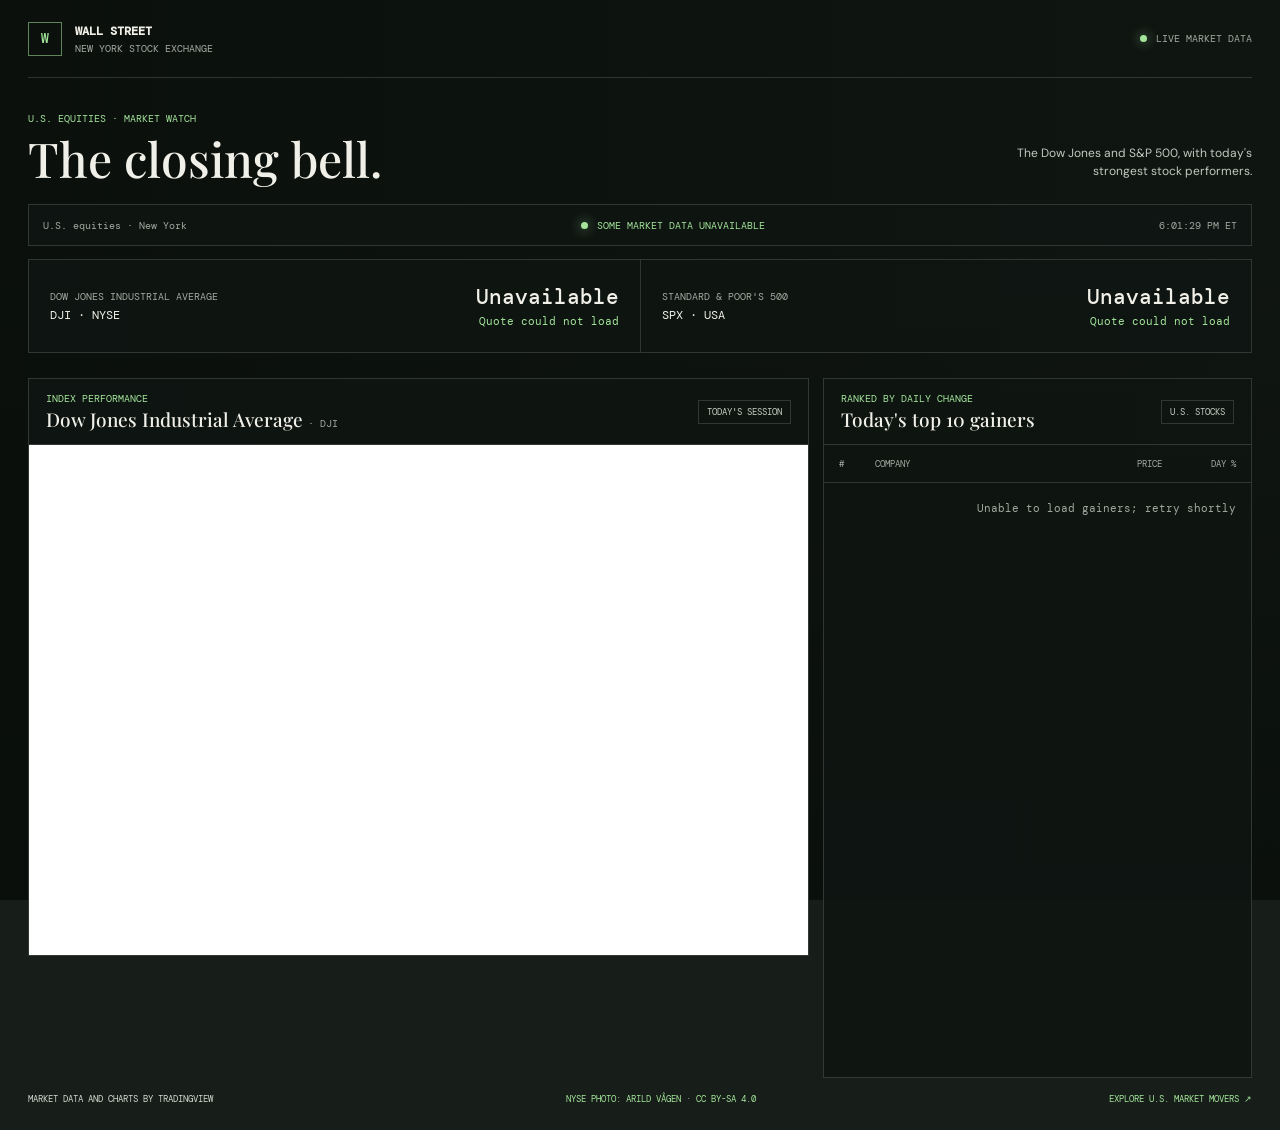
==== commit e0456f26: "NYSE edits" ====
--- a/week-08/day-1/index.html
+++ b/week-08/day-1/index.html
@@ -324,6 +324,11 @@
     .gainers-table td {
       font: 11px var(--mono);
       font-variant-numeric: tabular-nums;
+    }
+
+    .gainers-table .stock-price {
+      color: var(--ink);
+      white-space: nowrap;
     }
 
     .gainers-table .company {
@@ -640,9 +645,14 @@
       }
 
       function renderIndex(row, prefix) {
-        if (!row) return;
-        document.getElementById(prefix + "-price").textContent = formatPrice(row.d[1]);
+        var price = document.getElementById(prefix + "-price");
         var change = document.getElementById(prefix + "-change");
+        if (!row) {
+          price.textContent = "Unavailable";
+          change.textContent = "Quote could not load";
+          return;
+        }
+        price.textContent = formatPrice(row.d[1]);
         change.textContent = formatChange(row.d[2]) + "  (" + (row.d[3] > 0 ? "+" : "") + formatPrice(row.d[3]) + ")";
         change.classList.toggle("down", row.d[2] < 0);
       }
@@ -668,6 +678,7 @@
           tr.appendChild(company);
 
           var price = document.createElement("td");
+          price.className = "stock-price";
           price.textContent = "$" + formatPrice(values[1]);
           tr.appendChild(price);
 
@@ -683,20 +694,30 @@
       function refresh() {
         if (refreshing) return;
         refreshing = true;
-        Promise.all([scan(quoteRequest), scan(gainersRequest)]).then(function (results) {
+        var failed = false;
+        var quoteUpdate = scan(quoteRequest).then(function (result) {
           var quotes = {};
-          (results[0].data || []).forEach(function (row) { quotes[row.s] = row; });
+          (result.data || []).forEach(function (row) { quotes[row.s] = row; });
           renderIndex(quotes["DJ:DJI"], "dji");
           renderIndex(quotes["SP:SPX"], "spx");
-          renderGainers(results[1].data || []);
-          status.textContent = "Live market data";
+          if (!quotes["DJ:DJI"] || !quotes["SP:SPX"]) failed = true;
+        }).catch(function () {
+          failed = true;
+          renderIndex(null, "dji");
+          renderIndex(null, "spx");
+        });
+        var gainersUpdate = scan(gainersRequest).then(function (result) {
+          renderGainers(result.data || []);
+        }).catch(function () {
+          failed = true;
+          list.innerHTML = '<tr><td colspan="4" class="gainers-message">Unable to load gainers; retry shortly</td></tr>';
+        });
+
+        Promise.all([quoteUpdate, gainersUpdate]).then(function () {
+          status.textContent = failed ? "Some market data unavailable" : "Live market data";
           var now = new Date();
           updated.textContent = now.toLocaleTimeString("en-US", { timeZone: "America/New_York", hour: "numeric", minute: "2-digit", second: "2-digit" }) + " ET";
           updated.dateTime = now.toISOString();
-        }).catch(function () {
-          status.textContent = "Market data unavailable";
-          var message = list.querySelector(".gainers-message");
-          if (message) message.textContent = "Unable to load market data. Refresh to try again.";
         }).finally(function () {
           refreshing = false;
         });
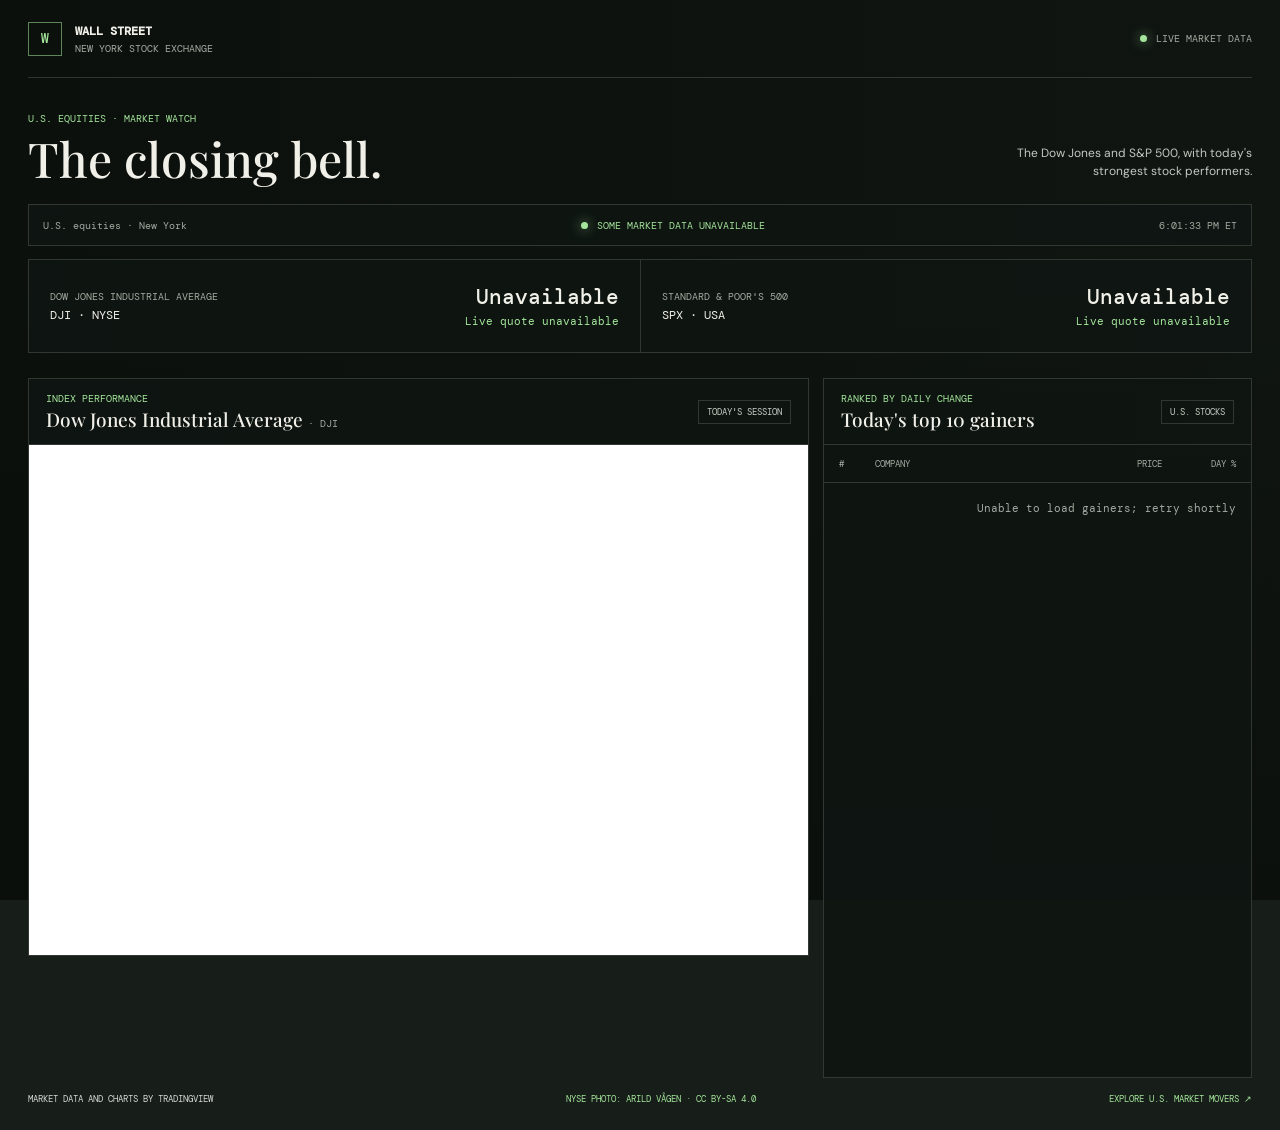
==== commit 7e3c3214: "NYSE edits" ====
--- a/week-08/day-1/index.html
+++ b/week-08/day-1/index.html
@@ -606,8 +606,9 @@
       var updated = document.getElementById("last-updated");
       var list = document.getElementById("gainers-list");
       var refreshing = false;
+      var indexTickers = ["DJ:DJI", "SP:SPX"];
       var quoteRequest = {
-        symbols: { tickers: ["DJ:DJI", "SP:SPX"], query: { types: [] } },
+        symbols: { tickers: indexTickers, query: { types: [] } },
         columns: ["name", "close", "change", "change_abs"],
         range: [0, 10]
       };
@@ -644,17 +645,78 @@
         return (number > 0 ? "+" : "") + number.toFixed(2) + "%";
       }
 
-      function renderIndex(row, prefix) {
+      function isQuoteRow(row) {
+        return row && Array.isArray(row.d) && row.d.length >= 4 &&
+          row.d.slice(1, 4).every(function (value) { return Number.isFinite(Number(value)); });
+      }
+
+      function readSavedQuote(ticker) {
+        try {
+          var saved = JSON.parse(localStorage.getItem("market-quote:" + ticker));
+          return isQuoteRow(saved) ? saved : null;
+        } catch (error) {
+          return null;
+        }
+      }
+
+      function saveQuote(ticker, row) {
+        try {
+          localStorage.setItem("market-quote:" + ticker, JSON.stringify(row));
+        } catch (error) {
+        }
+      }
+
+      function renderIndex(row, prefix, ticker) {
         var price = document.getElementById(prefix + "-price");
         var change = document.getElementById(prefix + "-change");
+        var saved = false;
+        if (isQuoteRow(row)) {
+          saveQuote(ticker, row);
+        } else {
+          row = readSavedQuote(ticker);
+          saved = Boolean(row);
+        }
         if (!row) {
           price.textContent = "Unavailable";
-          change.textContent = "Quote could not load";
-          return;
+          change.textContent = "Live quote unavailable";
+          return "missing";
         }
         price.textContent = formatPrice(row.d[1]);
-        change.textContent = formatChange(row.d[2]) + "  (" + (row.d[3] > 0 ? "+" : "") + formatPrice(row.d[3]) + ")";
+        change.textContent = (saved ? "Saved · " : "") + formatChange(row.d[2]) + "  (" + (row.d[3] > 0 ? "+" : "") + formatPrice(row.d[3]) + ")";
         change.classList.toggle("down", row.d[2] < 0);
+        return saved ? "saved" : "live";
+      }
+
+      function loadQuotes() {
+        function findRows(result) {
+          var rows = {};
+          (result.data || []).forEach(function (row) { rows[row.s] = row; });
+          return rows;
+        }
+
+        function loadSingle(ticker) {
+          var request = {
+            symbols: { tickers: [ticker], query: { types: [] } },
+            columns: quoteRequest.columns,
+            range: [0, 1]
+          };
+          return scan(request).then(findRows).then(function (rows) {
+            return rows[ticker] || null;
+          }).catch(function () {
+            return null;
+          });
+        }
+
+        return scan(quoteRequest).then(findRows).catch(function () {
+          return {};
+        }).then(function (quotes) {
+          var missing = indexTickers.filter(function (ticker) { return !isQuoteRow(quotes[ticker]); });
+          return Promise.all(missing.map(function (ticker) {
+            return loadSingle(ticker).then(function (row) {
+              if (row) quotes[ticker] = row;
+            });
+          })).then(function () { return quotes; });
+        });
       }
 
       function renderGainers(rows) {
@@ -695,16 +757,12 @@
         if (refreshing) return;
         refreshing = true;
         var failed = false;
-        var quoteUpdate = scan(quoteRequest).then(function (result) {
-          var quotes = {};
-          (result.data || []).forEach(function (row) { quotes[row.s] = row; });
-          renderIndex(quotes["DJ:DJI"], "dji");
-          renderIndex(quotes["SP:SPX"], "spx");
-          if (!quotes["DJ:DJI"] || !quotes["SP:SPX"]) failed = true;
-        }).catch(function () {
-          failed = true;
-          renderIndex(null, "dji");
-          renderIndex(null, "spx");
+        var savedQuote = false;
+        var quoteUpdate = loadQuotes().then(function (quotes) {
+          var djiState = renderIndex(quotes["DJ:DJI"], "dji", "DJ:DJI");
+          var spxState = renderIndex(quotes["SP:SPX"], "spx", "SP:SPX");
+          failed = djiState === "missing" || spxState === "missing";
+          savedQuote = djiState === "saved" || spxState === "saved";
         });
         var gainersUpdate = scan(gainersRequest).then(function (result) {
           renderGainers(result.data || []);
@@ -714,7 +772,7 @@
         });
 
         Promise.all([quoteUpdate, gainersUpdate]).then(function () {
-          status.textContent = failed ? "Some market data unavailable" : "Live market data";
+          status.textContent = failed ? "Some market data unavailable" : savedQuote ? "Showing saved quotes" : "Live market data";
           var now = new Date();
           updated.textContent = now.toLocaleTimeString("en-US", { timeZone: "America/New_York", hour: "numeric", minute: "2-digit", second: "2-digit" }) + " ET";
           updated.dateTime = now.toISOString();
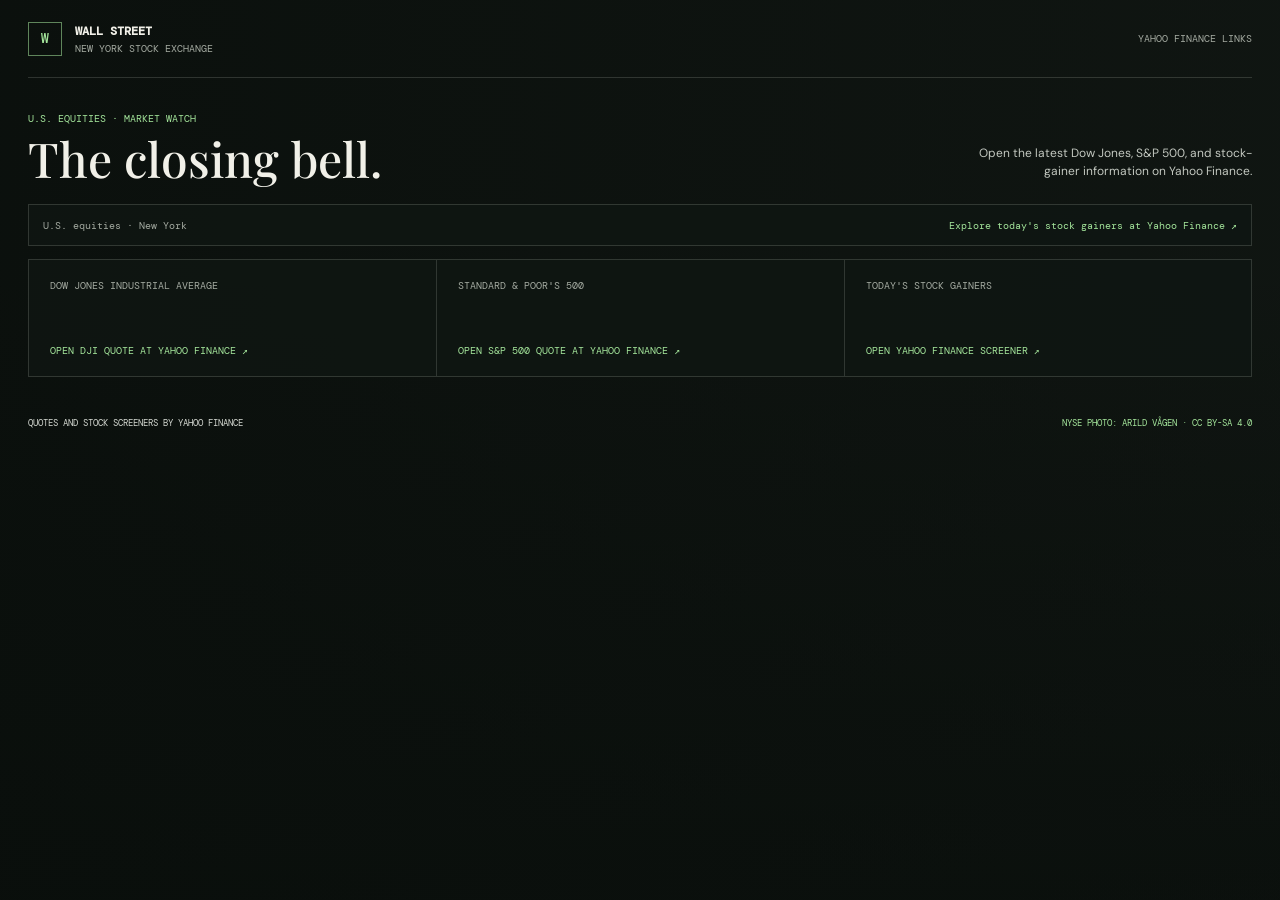
==== commit d4086dfb: "NYSE edits" ====
--- a/week-08/day-1/index.html
+++ b/week-08/day-1/index.html
@@ -157,18 +157,23 @@
     }
 
     .ribbon-label,
-    .ribbon-time {
+    .ticker a {
       color: var(--muted);
       font: 10px var(--mono);
     }
 
-    .ribbon-state {
-      color: var(--green);
+    .ticker a {
+      color: var(--green);
+      text-decoration: none;
+    }
+
+    .ticker a:hover {
+      text-decoration: underline;
     }
 
     .markets {
       display: grid;
-      grid-template-columns: 1fr 1fr;
+      grid-template-columns: repeat(3, minmax(0, 1fr));
       margin: 13px 0 25px;
       border: 1px solid var(--line);
       background: var(--glass);
@@ -176,17 +181,30 @@
 
     .index {
       display: flex;
-      min-height: 92px;
-      align-items: center;
-      justify-content: space-between;
-      gap: 20px;
-      padding: 17px 21px;
+      min-height: 116px;
+      flex-direction: column;
+      align-items: flex-start;
+      justify-content: space-between;
+      gap: 18px;
+      padding: 19px 21px;
+      color: var(--ink);
+      text-decoration: none;
     }
 
     .index+.index {
       border-left: 1px solid var(--line);
     }
 
+    .index:hover {
+      background: rgba(164, 229, 155, .07);
+    }
+
+    .index:focus-visible,
+    .ticker a:focus-visible {
+      outline: 2px solid var(--green);
+      outline-offset: -3px;
+    }
+
     .index-name {
       color: var(--muted);
       font: 10px var(--mono);
@@ -194,173 +212,9 @@
     }
 
     .index-symbol {
-      margin-top: 4px;
-      font: 12px var(--mono);
-    }
-
-    .index-reading {
-      text-align: right;
-    }
-
-    .index-price {
-      font: 500 21px/1.2 var(--mono);
-      font-variant-numeric: tabular-nums;
-    }
-
-    .index-change {
-      margin-top: 4px;
-      color: var(--green);
-      font: 11px var(--mono);
-      font-variant-numeric: tabular-nums;
-    }
-
-    .index-change.down {
-      color: var(--red);
-    }
-
-    .workbench {
-      display: grid;
-      grid-template-columns: minmax(0, 1.55fr) minmax(340px, .85fr);
-      gap: 14px;
-      align-items: start;
-    }
-
-    .panel {
-      min-width: 0;
-      border: 1px solid var(--line);
-      background: var(--glass);
-    }
-
-    .panel-head {
-      display: flex;
-      min-height: 66px;
-      align-items: center;
-      justify-content: space-between;
-      gap: 12px;
-      padding: 13px 17px;
-      border-bottom: 1px solid var(--line);
-    }
-
-    .panel-title {
-      margin: 3px 0 0;
-      font: 500 19px/1.2 var(--serif);
-    }
-
-    .symbol {
-      color: var(--muted);
-      font: 10px var(--mono);
-    }
-
-    .session-tag {
-      padding: 5px 8px;
-      border: 1px solid var(--line);
-      color: #c6cdc3;
-      font: 9px var(--mono);
-      text-transform: uppercase;
-      white-space: nowrap;
-    }
-
-    .chart-frame {
-      height: 510px;
-    }
-
-    .chart-frame iframe {
-      display: block;
-      width: 100%;
-      height: 100%;
-      border: 0;
-    }
-
-    .gainers-frame {
-      height: 632px;
-      overflow: auto;
-    }
-
-    .gainers-table {
-      width: 100%;
-      border-collapse: collapse;
-      table-layout: fixed;
-    }
-
-    .gainers-table th {
-      height: 37px;
-      color: var(--muted);
-      font: 9px var(--mono);
-      font-weight: 400;
-      text-align: left;
-      text-transform: uppercase;
-    }
-
-    .gainers-table th,
-    .gainers-table td {
-      padding: 0 11px;
-    }
-
-    .gainers-table th:first-child,
-    .gainers-table td:first-child {
-      width: 40px;
-      padding-left: 15px;
-      color: var(--muted);
-    }
-
-    .gainers-table th:nth-child(3),
-    .gainers-table td:nth-child(3) {
-      width: 80px;
-      text-align: right;
-    }
-
-    .gainers-table th:last-child,
-    .gainers-table td:last-child {
-      width: 78px;
-      padding-right: 15px;
-      text-align: right;
-    }
-
-    .gainers-table tbody tr {
-      height: 51px;
-      border-top: 1px solid var(--line);
-    }
-
-    .gainers-table td {
-      font: 11px var(--mono);
-      font-variant-numeric: tabular-nums;
-    }
-
-    .gainers-table .stock-price {
-      color: var(--ink);
-      white-space: nowrap;
-    }
-
-    .gainers-table .company {
-      overflow: hidden;
-    }
-
-    .stock-name {
-      overflow: hidden;
-      color: var(--ink);
-      font: 500 11px var(--sans);
-      text-overflow: ellipsis;
-      white-space: nowrap;
-    }
-
-    .stock-symbol {
-      overflow: hidden;
-      margin-top: 2px;
-      color: var(--muted);
-      font: 9px var(--mono);
-      text-overflow: ellipsis;
-      white-space: nowrap;
-    }
-
-    .gainers-table .daily-gain {
-      color: var(--green);
-    }
-
-    .gainers-message {
-      padding: 20px 15px;
-      color: var(--muted);
-      font: 11px var(--mono);
-      text-align: center;
+      color: var(--green);
+      font: 10px var(--mono);
+      text-transform: uppercase;
     }
 
     .source {
@@ -387,16 +241,21 @@
         width: min(100% - 32px, 680px);
       }
 
-      .workbench {
+      .markets {
         grid-template-columns: 1fr;
       }
 
-      .chart-frame {
-        height: 440px;
-      }
-
-      .gainers-frame {
-        height: 610px;
+      .index {
+        min-height: 82px;
+        flex-direction: row;
+        align-items: center;
+        gap: 12px;
+        padding: 15px 17px;
+      }
+
+      .index+.index {
+        border-top: 1px solid var(--line);
+        border-left: 0;
       }
     }
 
@@ -428,53 +287,8 @@
         margin: 9px 0 16px;
       }
 
-      .index {
-        min-height: 82px;
-        gap: 8px;
-        padding: 12px;
-      }
-
       .index-name {
         font-size: 8px;
-      }
-
-      .index-price {
-        font-size: 16px;
-      }
-
-      .index-change {
-        font-size: 9px;
-      }
-
-      .chart-frame {
-        height: 390px;
-      }
-
-      .gainers-frame {
-        height: 590px;
-      }
-
-      .gainers-table th,
-      .gainers-table td {
-        padding-right: 6px;
-        padding-left: 6px;
-      }
-
-      .gainers-table th:first-child,
-      .gainers-table td:first-child {
-        width: 31px;
-        padding-left: 9px;
-      }
-
-      .gainers-table th:nth-child(3),
-      .gainers-table td:nth-child(3) {
-        width: 70px;
-      }
-
-      .gainers-table th:last-child,
-      .gainers-table td:last-child {
-        width: 69px;
-        padding-right: 9px;
       }
 
       .source {
@@ -506,7 +320,7 @@
           <div class="brand-place">New York Stock Exchange</div>
         </div>
       </div>
-      <div class="market-state"><span class="live-dot" aria-hidden="true"></span>Live market data</div>
+      <div class="market-state">Yahoo Finance links</div>
     </header>
 
     <section class="intro" aria-labelledby="page-title">
@@ -514,277 +328,37 @@
         <div class="eyebrow">U.S. equities · Market watch</div>
         <h1 id="page-title">The closing bell.</h1>
       </div>
-      <p class="intro-note">The Dow Jones and S&amp;P 500, with today's strongest stock performers.</p>
+      <p class="intro-note">Open the latest Dow Jones, S&amp;P 500, and stock-gainer information on Yahoo Finance.</p>
     </section>
 
-    <section class="ticker" aria-label="Market data status">
+    <section class="ticker" aria-label="Yahoo Finance market links">
       <span class="ribbon-label">U.S. equities · New York</span>
-      <span class="ribbon-state"><span class="live-dot" aria-hidden="true"></span><span id="data-status"
-          role="status">Connecting to market data</span></span>
-      <time class="ribbon-time" id="last-updated">--:--:-- ET</time>
+      <a href="https://finance.yahoo.com/screener/predefined/day_gainers/" target="_blank"
+        rel="noopener noreferrer">Explore today's stock gainers at Yahoo Finance ↗</a>
     </section>
 
-    <section class="markets" aria-label="Major indices">
-      <div class="index">
-        <div>
-          <div class="index-name">Dow Jones Industrial Average</div>
-          <div class="index-symbol">DJI · NYSE</div>
-        </div>
-        <div class="index-reading">
-          <div class="index-price" id="dji-price">Loading</div>
-          <div class="index-change" id="dji-change">--</div>
-        </div>
-      </div>
-      <div class="index">
-        <div>
-          <div class="index-name">Standard &amp; Poor's 500</div>
-          <div class="index-symbol">SPX · USA</div>
-        </div>
-        <div class="index-reading">
-          <div class="index-price" id="spx-price">Loading</div>
-          <div class="index-change" id="spx-change">--</div>
-        </div>
-      </div>
+    <section class="markets" aria-label="Yahoo Finance market quotes and stock screeners">
+      <a class="index" href="https://finance.yahoo.com/quote/%5EDJI/" target="_blank" rel="noopener noreferrer">
+        <span class="index-name">Dow Jones Industrial Average</span>
+        <span class="index-symbol">Open DJI quote at Yahoo Finance ↗</span>
+      </a>
+      <a class="index" href="https://finance.yahoo.com/quote/%5EGSPC/" target="_blank" rel="noopener noreferrer">
+        <span class="index-name">Standard &amp; Poor's 500</span>
+        <span class="index-symbol">Open S&amp;P 500 quote at Yahoo Finance ↗</span>
+      </a>
+      <a class="index" href="https://finance.yahoo.com/screener/predefined/day_gainers/" target="_blank"
+        rel="noopener noreferrer">
+        <span class="index-name">Today's stock gainers</span>
+        <span class="index-symbol">Open Yahoo Finance screener ↗</span>
+      </a>
     </section>
 
-    <section class="workbench" aria-label="Market charts and stock gainers">
-      <article class="panel" aria-labelledby="dow-heading">
-        <header class="panel-head">
-          <div>
-            <div class="section-label">Index performance</div>
-            <h2 class="panel-title" id="dow-heading">Dow Jones Industrial Average <span class="symbol">· DJI</span></h2>
-          </div>
-          <span class="session-tag">Today's session</span>
-        </header>
-        <div class="chart-frame">
-          <iframe title="Intraday Dow Jones Industrial Average chart"
-            src="https://www.tradingview.com/widgetembed/?frameElementId=dow-chart&symbol=DJ%3ADJI&interval=5&hide_side_toolbar=true&allow_symbol_change=false&save_image=false&toolbar_bg=%23121714&theme=dark&style=3&timezone=America%2FNew_York&withdateranges=true&hideideas=true&locale=en&backgroundColor=%23121714&gridColor=rgba(164%2C%20170%2C%20161%2C%200.08)"
-            allowtransparency="true" scrolling="no" allowfullscreen></iframe>
-        </div>
-      </article>
-
-      <article class="panel" aria-labelledby="gainers-heading">
-        <header class="panel-head">
-          <div>
-            <div class="section-label">Ranked by daily change</div>
-            <h2 class="panel-title" id="gainers-heading">Today's top 10 gainers</h2>
-          </div>
-          <span class="session-tag">U.S. stocks</span>
-        </header>
-        <div class="gainers-frame">
-          <table class="gainers-table" aria-label="Ten highest percentage gainers among U.S.-listed stocks">
-            <thead>
-              <tr>
-                <th scope="col">#</th>
-                <th scope="col">Company</th>
-                <th scope="col">Price</th>
-                <th scope="col">Day %</th>
-              </tr>
-            </thead>
-            <tbody id="gainers-list">
-              <tr>
-                <td colspan="4" class="gainers-message">Loading today's gainers</td>
-              </tr>
-            </tbody>
-          </table>
-        </div>
-      </article>
-    </section>
-
     <footer class="source">
-      <span>Market data and charts by TradingView</span>
+      <span>Quotes and stock screeners by Yahoo Finance</span>
       <a href="https://commons.wikimedia.org/wiki/File:New_York_Stock_Exchange_August_2017_02.jpg" target="_blank"
-        rel="noreferrer">NYSE photo: Arild Vågen · CC BY-SA 4.0</a>
-      <a href="https://www.tradingview.com/markets/stocks-usa/market-movers-gainers/" target="_blank"
-        rel="noreferrer">Explore U.S. market movers ↗</a>
+        rel="noopener noreferrer">NYSE photo: Arild Vågen · CC BY-SA 4.0</a>
     </footer>
   </main>
-  <script>
-    (function () {
-      var endpoint = "https://scanner.tradingview.com/america/scan";
-      var status = document.getElementById("data-status");
-      var updated = document.getElementById("last-updated");
-      var list = document.getElementById("gainers-list");
-      var refreshing = false;
-      var indexTickers = ["DJ:DJI", "SP:SPX"];
-      var quoteRequest = {
-        symbols: { tickers: indexTickers, query: { types: [] } },
-        columns: ["name", "close", "change", "change_abs"],
-        range: [0, 10]
-      };
-      var gainersRequest = {
-        filter: [
-          { left: "change", operation: "greater", right: 0 },
-          { left: "close", operation: "egreater", right: 1 },
-          { left: "exchange", operation: "in_range", right: ["NASDAQ", "NYSE", "NYSEARCA", "AMEX"] }
-        ],
-        options: { lang: "en" },
-        symbols: { query: { types: ["stock"] } },
-        columns: ["name", "close", "change", "change_abs", "description", "exchange"],
-        sort: { sortBy: "change", sortOrder: "desc" },
-        range: [0, 10]
-      };
-
-      function scan(payload) {
-        return fetch(endpoint, {
-          method: "POST",
-          headers: { "Content-Type": "text/plain;charset=UTF-8" },
-          body: JSON.stringify(payload)
-        }).then(function (response) {
-          if (!response.ok) throw new Error("Market data request failed");
-          return response.json();
-        });
-      }
-
-      function formatPrice(value) {
-        return Number(value).toLocaleString("en-US", { minimumFractionDigits: 2, maximumFractionDigits: 2 });
-      }
-
-      function formatChange(value) {
-        var number = Number(value);
-        return (number > 0 ? "+" : "") + number.toFixed(2) + "%";
-      }
-
-      function isQuoteRow(row) {
-        return row && Array.isArray(row.d) && row.d.length >= 4 &&
-          row.d.slice(1, 4).every(function (value) { return Number.isFinite(Number(value)); });
-      }
-
-      function readSavedQuote(ticker) {
-        try {
-          var saved = JSON.parse(localStorage.getItem("market-quote:" + ticker));
-          return isQuoteRow(saved) ? saved : null;
-        } catch (error) {
-          return null;
-        }
-      }
-
-      function saveQuote(ticker, row) {
-        try {
-          localStorage.setItem("market-quote:" + ticker, JSON.stringify(row));
-        } catch (error) {
-        }
-      }
-
-      function renderIndex(row, prefix, ticker) {
-        var price = document.getElementById(prefix + "-price");
-        var change = document.getElementById(prefix + "-change");
-        var saved = false;
-        if (isQuoteRow(row)) {
-          saveQuote(ticker, row);
-        } else {
-          row = readSavedQuote(ticker);
-          saved = Boolean(row);
-        }
-        if (!row) {
-          price.textContent = "Unavailable";
-          change.textContent = "Live quote unavailable";
-          return "missing";
-        }
-        price.textContent = formatPrice(row.d[1]);
-        change.textContent = (saved ? "Saved · " : "") + formatChange(row.d[2]) + "  (" + (row.d[3] > 0 ? "+" : "") + formatPrice(row.d[3]) + ")";
-        change.classList.toggle("down", row.d[2] < 0);
-        return saved ? "saved" : "live";
-      }
-
-      function loadQuotes() {
-        function findRows(result) {
-          var rows = {};
-          (result.data || []).forEach(function (row) { rows[row.s] = row; });
-          return rows;
-        }
-
-        function loadSingle(ticker) {
-          var request = {
-            symbols: { tickers: [ticker], query: { types: [] } },
-            columns: quoteRequest.columns,
-            range: [0, 1]
-          };
-          return scan(request).then(findRows).then(function (rows) {
-            return rows[ticker] || null;
-          }).catch(function () {
-            return null;
-          });
-        }
-
-        return scan(quoteRequest).then(findRows).catch(function () {
-          return {};
-        }).then(function (quotes) {
-          var missing = indexTickers.filter(function (ticker) { return !isQuoteRow(quotes[ticker]); });
-          return Promise.all(missing.map(function (ticker) {
-            return loadSingle(ticker).then(function (row) {
-              if (row) quotes[ticker] = row;
-            });
-          })).then(function () { return quotes; });
-        });
-      }
-
-      function renderGainers(rows) {
-        list.replaceChildren();
-        rows.forEach(function (row, index) {
-          var values = row.d;
-          var tr = document.createElement("tr");
-          var rank = document.createElement("td");
-          rank.textContent = String(index + 1).padStart(2, "0");
-          tr.appendChild(rank);
-
-          var company = document.createElement("td");
-          company.className = "company";
-          var name = document.createElement("div");
-          name.className = "stock-name";
-          name.textContent = values[4] || values[0];
-          var symbol = document.createElement("div");
-          symbol.className = "stock-symbol";
-          symbol.textContent = row.s;
-          company.append(name, symbol);
-          tr.appendChild(company);
-
-          var price = document.createElement("td");
-          price.className = "stock-price";
-          price.textContent = "$" + formatPrice(values[1]);
-          tr.appendChild(price);
-
-          var gain = document.createElement("td");
-          gain.className = "daily-gain";
-          gain.textContent = formatChange(values[2]);
-          tr.appendChild(gain);
-          list.appendChild(tr);
-        });
-        if (!rows.length) list.innerHTML = '<tr><td colspan="4" class="gainers-message">No advancing stocks found</td></tr>';
-      }
-
-      function refresh() {
-        if (refreshing) return;
-        refreshing = true;
-        var failed = false;
-        var savedQuote = false;
-        var quoteUpdate = loadQuotes().then(function (quotes) {
-          var djiState = renderIndex(quotes["DJ:DJI"], "dji", "DJ:DJI");
-          var spxState = renderIndex(quotes["SP:SPX"], "spx", "SP:SPX");
-          failed = djiState === "missing" || spxState === "missing";
-          savedQuote = djiState === "saved" || spxState === "saved";
-        });
-        var gainersUpdate = scan(gainersRequest).then(function (result) {
-          renderGainers(result.data || []);
-        }).catch(function () {
-          failed = true;
-          list.innerHTML = '<tr><td colspan="4" class="gainers-message">Unable to load gainers; retry shortly</td></tr>';
-        });
-
-        Promise.all([quoteUpdate, gainersUpdate]).then(function () {
-          status.textContent = failed ? "Some market data unavailable" : savedQuote ? "Showing saved quotes" : "Live market data";
-          var now = new Date();
-          updated.textContent = now.toLocaleTimeString("en-US", { timeZone: "America/New_York", hour: "numeric", minute: "2-digit", second: "2-digit" }) + " ET";
-          updated.dateTime = now.toISOString();
-        }).finally(function () {
-          refreshing = false;
-        });
-      }
-
-      refresh();
-      window.setInterval(refresh, 60000);
-    })();
-  </script>
 </body>
 
 </html>
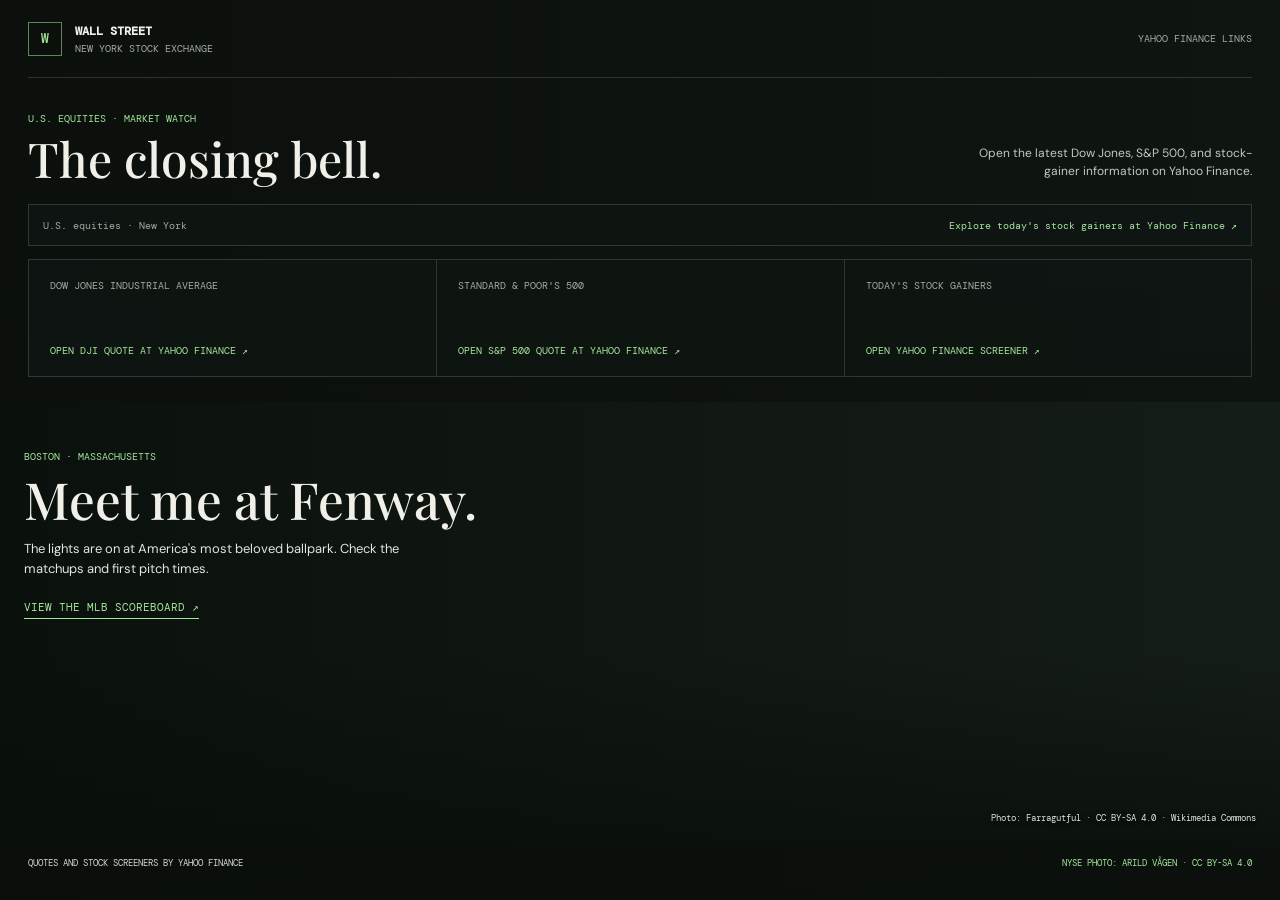
==== commit 92525cbb: "Edits" ====
--- a/week-08/day-1/index.html
+++ b/week-08/day-1/index.html
@@ -5,8 +5,7 @@
   <meta charset="utf-8">
   <meta name="viewport" content="width=device-width, initial-scale=1">
   <meta name="theme-color" content="#111613">
-  <meta name="description"
-    content="Live Dow Jones and S&P 500 quotes, an intraday chart, and today's top stock gainers.">
+  <meta name="description" content="Yahoo Finance market links, a Fenway Park photo, and the official MLB scoreboard.">
   <title>Wall Street | Market Board</title>
   <link rel="preconnect" href="https://fonts.googleapis.com">
   <link rel="preconnect" href="https://fonts.gstatic.com" crossorigin>
@@ -217,6 +216,76 @@
       text-transform: uppercase;
     }
 
+    .fenway {
+      display: flex;
+      min-height: 440px;
+      flex-direction: column;
+      justify-content: space-between;
+      width: 100vw;
+      margin-left: calc(50% - 50vw);
+      padding: 48px max(24px, calc((100vw - 1480px) / 2 + 28px)) 18px;
+      background-color: #18201a;
+      background-image: linear-gradient(90deg, rgba(8, 14, 10, .84), rgba(8, 14, 10, .43) 55%, rgba(8, 14, 10, .16)), linear-gradient(0deg, rgba(8, 14, 10, .7), transparent 43%), url("https://thumb.wikimedia.org/wikipedia/commons/thumb/1/12/Fenway_Park_-_Boston_08.jpg/1920px-Fenway_Park_-_Boston_08.jpg");
+      background-position: center, center, center 52%;
+      background-size: cover;
+    }
+
+    .fenway-copy {
+      max-width: 500px;
+    }
+
+    .fenway-eyebrow {
+      color: var(--green);
+      font: 10px var(--mono);
+      text-transform: uppercase;
+    }
+
+    .fenway-title {
+      margin: 10px 0 0;
+      font: 500 clamp(32px, 4vw, 52px)/1.05 var(--serif);
+    }
+
+    .fenway-note {
+      max-width: 390px;
+      margin: 12px 0 0;
+      color: #e0e5df;
+      font-size: 13px;
+    }
+
+    .score-link {
+      display: inline-block;
+      margin-top: 22px;
+      padding-bottom: 4px;
+      border-bottom: 1px solid var(--green);
+      color: var(--green);
+      font: 11px var(--mono);
+      text-decoration: none;
+      text-transform: uppercase;
+    }
+
+    .score-link:hover {
+      color: var(--ink);
+      border-color: var(--ink);
+    }
+
+    .score-link:focus-visible,
+    .fenway-credit:focus-visible {
+      outline: 2px solid var(--green);
+      outline-offset: 4px;
+    }
+
+    .fenway-credit {
+      align-self: flex-end;
+      color: #e0e5df;
+      font: 9px var(--mono);
+      text-decoration: none;
+      text-shadow: 0 1px 5px #000;
+    }
+
+    .fenway-credit:hover {
+      text-decoration: underline;
+    }
+
     .source {
       display: flex;
       justify-content: space-between;
@@ -285,6 +354,13 @@
 
       .markets {
         margin: 9px 0 16px;
+      }
+
+      .fenway {
+        min-height: 390px;
+        padding-top: 34px;
+        padding-bottom: 15px;
+        background-position: center, center, 57% center;
       }
 
       .index-name {
@@ -353,6 +429,20 @@
       </a>
     </section>
 
+    <section class="fenway" aria-labelledby="fenway-title">
+      <div class="fenway-copy">
+        <div class="fenway-eyebrow">Boston · Massachusetts</div>
+        <h2 class="fenway-title" id="fenway-title">Meet me at Fenway.</h2>
+        <p class="fenway-note">The lights are on at America's most beloved ballpark. Check the matchups and first pitch
+          times.</p>
+        <a class="score-link" href="https://www.mlb.com/scores" target="_blank" rel="noopener noreferrer">
+          View the MLB scoreboard ↗
+        </a>
+      </div>
+      <a class="fenway-credit" href="https://commons.wikimedia.org/wiki/File:Fenway_Park_-_Boston_08.jpg"
+        target="_blank" rel="noopener noreferrer">Photo: Farragutful · CC BY-SA 4.0 · Wikimedia Commons</a>
+    </section>
+
     <footer class="source">
       <span>Quotes and stock screeners by Yahoo Finance</span>
       <a href="https://commons.wikimedia.org/wiki/File:New_York_Stock_Exchange_August_2017_02.jpg" target="_blank"
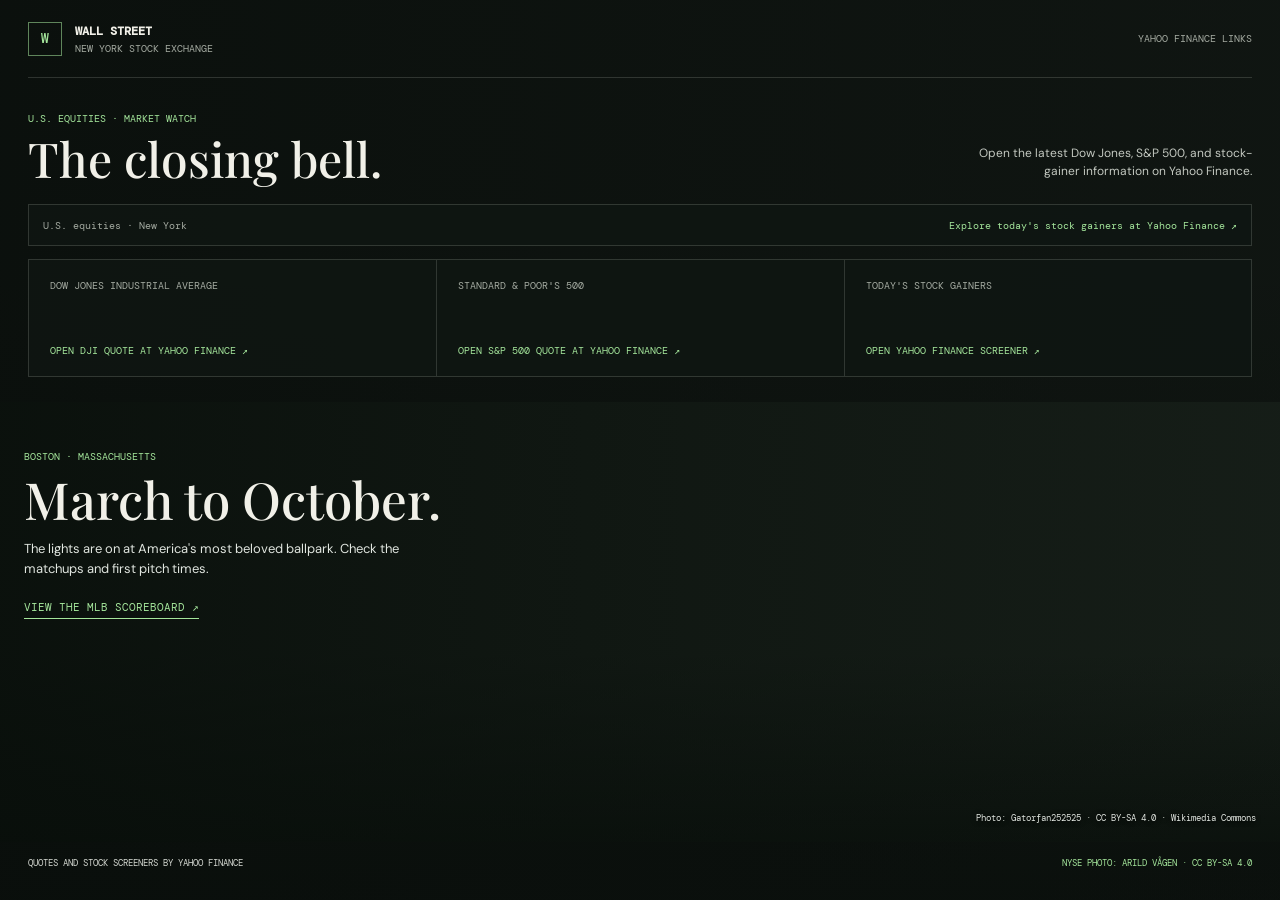
==== commit d4cc1951: "edits" ====
--- a/week-08/day-1/index.html
+++ b/week-08/day-1/index.html
@@ -225,7 +225,7 @@
       margin-left: calc(50% - 50vw);
       padding: 48px max(24px, calc((100vw - 1480px) / 2 + 28px)) 18px;
       background-color: #18201a;
-      background-image: linear-gradient(90deg, rgba(8, 14, 10, .84), rgba(8, 14, 10, .43) 55%, rgba(8, 14, 10, .16)), linear-gradient(0deg, rgba(8, 14, 10, .7), transparent 43%), url("https://thumb.wikimedia.org/wikipedia/commons/thumb/1/12/Fenway_Park_-_Boston_08.jpg/1920px-Fenway_Park_-_Boston_08.jpg");
+      background-image: linear-gradient(90deg, rgba(8, 14, 10, .84), rgba(8, 14, 10, .43) 55%, rgba(8, 14, 10, .16)), linear-gradient(0deg, rgba(8, 14, 10, .7), transparent 43%), url("https://thumb.wikimedia.org/wikipedia/commons/thumb/2/2a/View_of_Fenway_Park_from_the_press_box_in_July_2022.jpg/1920px-View_of_Fenway_Park_from_the_press_box_in_July_2022.jpg");
       background-position: center, center, center 52%;
       background-size: cover;
     }
@@ -432,15 +432,16 @@
     <section class="fenway" aria-labelledby="fenway-title">
       <div class="fenway-copy">
         <div class="fenway-eyebrow">Boston · Massachusetts</div>
-        <h2 class="fenway-title" id="fenway-title">Meet me at Fenway.</h2>
+        <h2 class="fenway-title" id="fenway-title">March to October.</h2>
         <p class="fenway-note">The lights are on at America's most beloved ballpark. Check the matchups and first pitch
           times.</p>
         <a class="score-link" href="https://www.mlb.com/scores" target="_blank" rel="noopener noreferrer">
           View the MLB scoreboard ↗
         </a>
       </div>
-      <a class="fenway-credit" href="https://commons.wikimedia.org/wiki/File:Fenway_Park_-_Boston_08.jpg"
-        target="_blank" rel="noopener noreferrer">Photo: Farragutful · CC BY-SA 4.0 · Wikimedia Commons</a>
+      <a class="fenway-credit"
+        href="https://commons.wikimedia.org/wiki/File:View_of_Fenway_Park_from_the_press_box_in_July_2022.jpg"
+        target="_blank" rel="noopener noreferrer">Photo: Gatorfan252525 · CC BY-SA 4.0 · Wikimedia Commons</a>
     </section>
 
     <footer class="source">
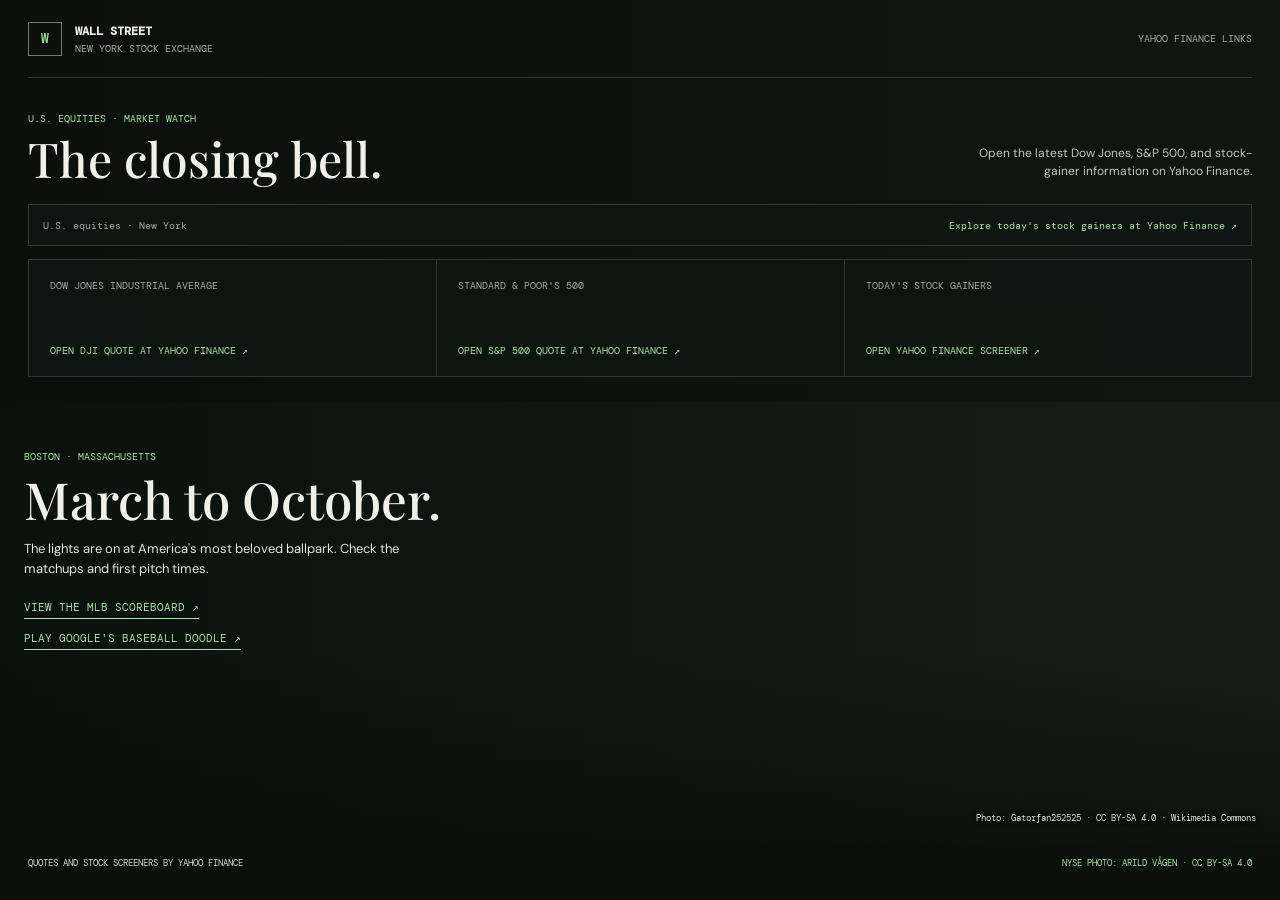
==== commit 6117cef3: "edits" ====
--- a/week-08/day-1/index.html
+++ b/week-08/day-1/index.html
@@ -12,6 +12,7 @@
   <link
     href="https://fonts.googleapis.com/css2?family=DM+Mono:wght@400;500&family=DM+Sans:wght@400;500;600;700&family=Playfair+Display:wght@500;600&display=swap"
     rel="stylesheet">
+  <script src="script.js" defer></script>
   <style>
     :root {
       color-scheme: dark;
@@ -266,6 +267,12 @@
     .score-link:hover {
       color: var(--ink);
       border-color: var(--ink);
+    }
+
+    .score-link.doodle-link {
+      display: block;
+      width: fit-content;
+      margin-top: 12px;
     }
 
     .score-link:focus-visible,
